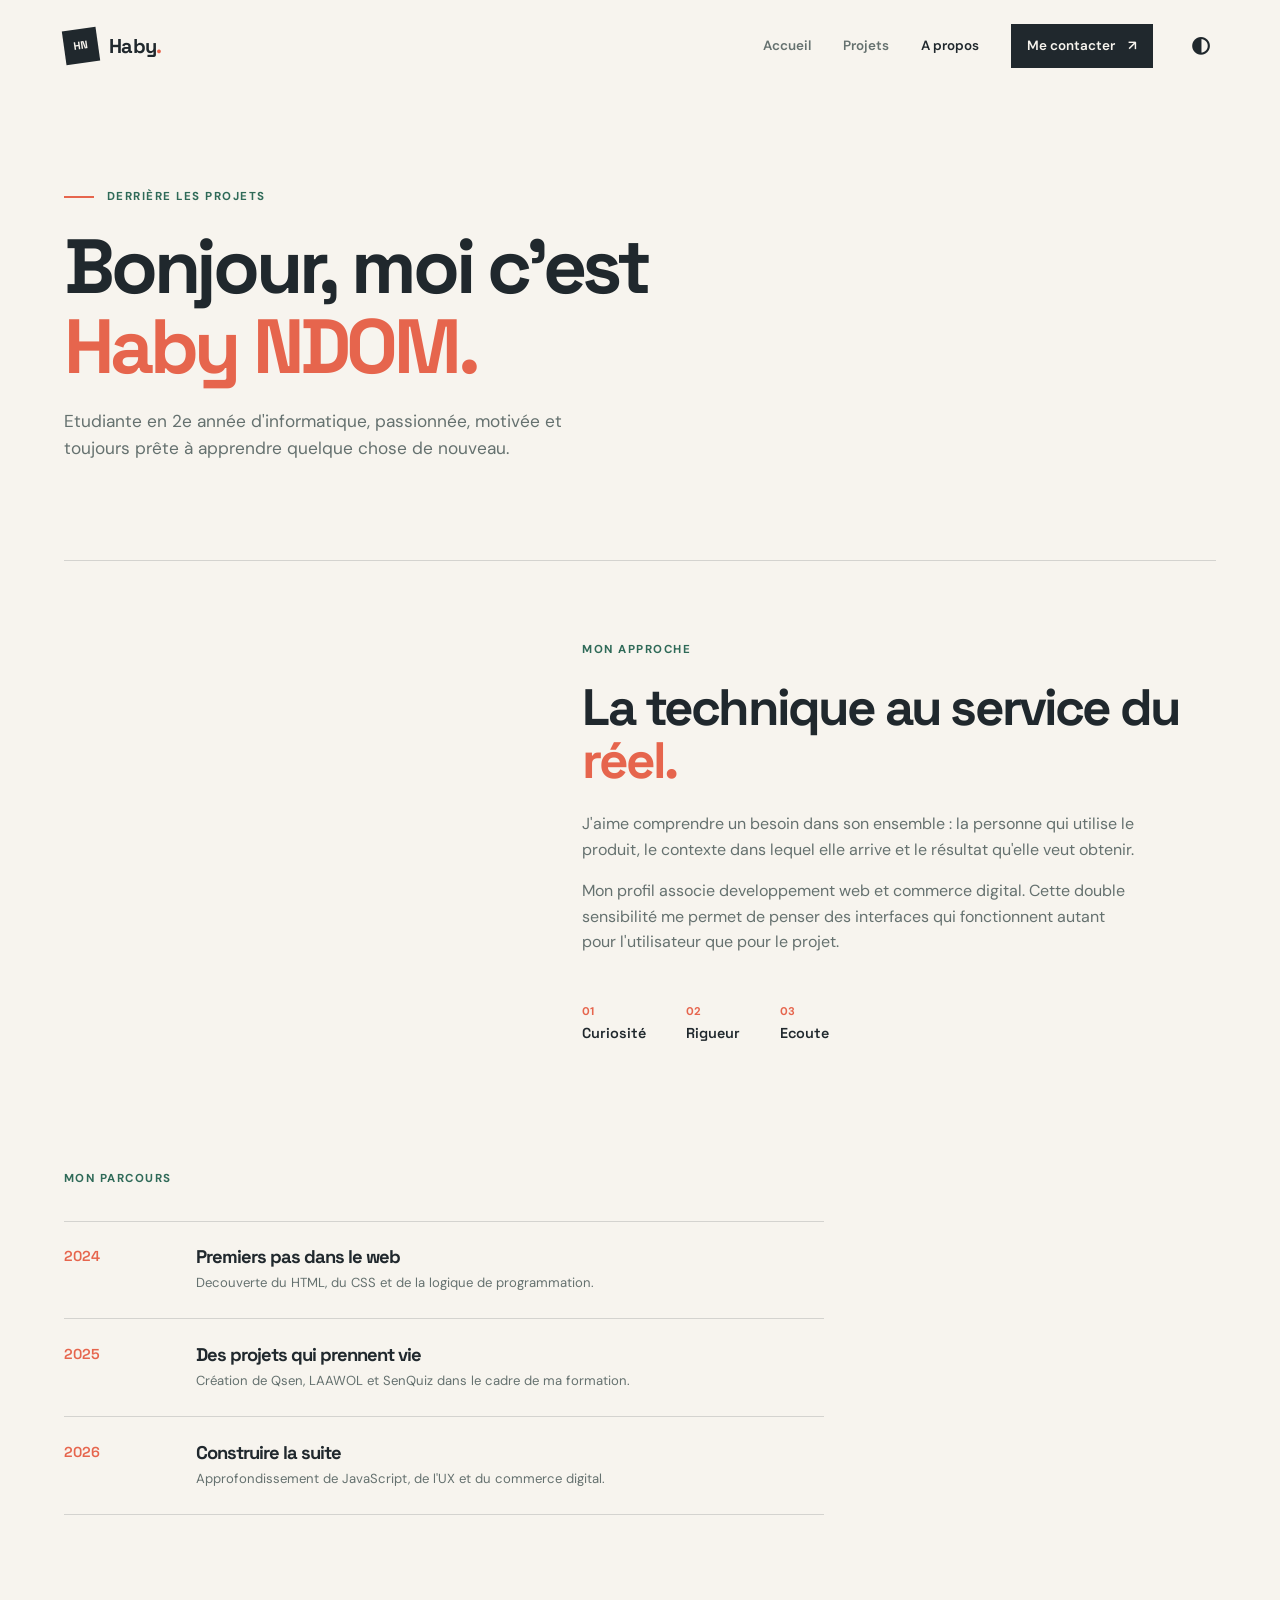
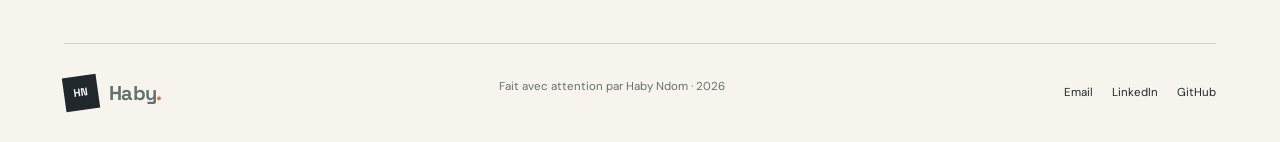
==== pages/apropos.html @ 0aa5f9dd "Premier commit du portfolio" ====
<!DOCTYPE html>
<html lang="fr"><head><meta charset="UTF-8"><meta name="viewport" content="width=device-width, initial-scale=1.0"><meta name="description" content="Le parcours et les competences de Haby Ndom."><title>A propos | Haby Ndom</title><link rel="preconnect" href="https://fonts.googleapis.com"><link rel="preconnect" href="https://fonts.gstatic.com" crossorigin><link href="https://fonts.googleapis.com/css2?family=DM+Sans:wght@400;500;600;700&family=Space+Grotesk:wght@500;600;700&display=swap" rel="stylesheet"><link rel="stylesheet" href="../css/style.css"><script src="../js/main.js" defer></script></head><body><div class="site-shell"><header class="site-header"><a class="brand" href="../index.html"><span class="brand-mark">HN</span><span>Haby<span class="brand-dot">.</span></span></a><button class="menu-toggle" type="button" aria-expanded="false" aria-controls="main-nav"><span></span><span></span><span></span><span class="sr-only">Ouvrir le menu</span></button><nav class="main-nav" id="main-nav" aria-label="Navigation principale"><a href="../index.html">Accueil</a><a href="projets.html">Projets</a><a class="active" href="apropos.html">A propos</a><a href="contact.html" class="nav-cta">Me contacter <span>↗</span></a><button class="theme-toggle" type="button" aria-label="Activer le mode sombre" title="Mode sombre">◐</button></nav></header><main><section class="page-hero section-wrap"><p class="eyebrow"><span class="eyebrow-line"></span> Derrière les projets</p><h1>Bonjour, moi c'est<br><em>Haby NDOM.</em></h1><p class="page-intro">Etudiante en 2e année d'informatique, passionnée, motivée et toujours prête à apprendre quelque chose de nouveau.</p></section><section class="about-detail section-wrap"><div class="about-photo"><img src="images/WhatsApp Image 2025-07-23 à 22.23.43_2b279ea2.jpg" alt=""></div><div class="about-copy"><div class="section-kicker">Mon approche</div><h2>La technique au service du <em>réel.</em></h2><p>J'aime comprendre un besoin dans son ensemble : la personne qui utilise le produit, le contexte dans lequel elle arrive et le résultat qu'elle veut obtenir.</p><p>Mon profil associe developpement web et commerce digital. Cette double sensibilité me permet de penser des interfaces qui fonctionnent autant pour l'utilisateur que pour le projet.</p><div class="values"><div><strong>01</strong><span>Curiosité</span></div><div><strong>02</strong><span>Rigueur</span></div><div><strong>03</strong><span>Ecoute</span></div></div></div></section><section class="timeline-section section-wrap"><div class="section-kicker">Mon parcours</div><div class="timeline"><div class="timeline-item"><span>2024</span><div><h3>Premiers pas dans le web</h3><p>Decouverte du HTML, du CSS et de la logique de programmation.</p></div></div><div class="timeline-item"><span>2025</span><div><h3>Des projets qui prennent vie</h3><p>Création de Qsen, LAAWOL et SenQuiz dans le cadre de ma formation.</p></div></div><div class="timeline-item"><span>2026</span><div><h3>Construire la suite</h3><p>Approfondissement de JavaScript, de l'UX et du commerce digital.</p></div></div></div></section></main><footer class="site-footer section-wrap"><a class="brand" href="../index.html"><span class="brand-mark">HN</span><span>Haby<span class="brand-dot">.</span></span></a><p>Fait avec attention par Haby Ndom · 2026</p><div class="footer-links"><a href="contact.html">Email</a><a href="https://fr.linkedin.com/">LinkedIn</a><a href="https://github.com/">GitHub</a></div></footer></div></body></html>
---- css/style.css ----
:root {
  --ink: #20282d;
  --muted: #65716f;
  --paper: #f7f4ee;
  --paper-deep: #ece8df;
  --green: #d9e8df;
  --green-dark: #2f6a58;
  --coral: #e6654d;
  --yellow: #e6b84b;
  --line: rgba(32, 40, 45, .16);
  --shadow: 0 20px 55px rgba(32, 40, 45, .12);
  --heading: 'Space Grotesk', sans-serif;
  --body: 'DM Sans', sans-serif;
}
* { box-sizing: border-box; }
html { scroll-behavior: smooth; }
body { margin: 0; color: var(--ink); background: var(--paper); font-family: var(--body); line-height: 1.6; transition: background .3s ease, color .3s ease; }
a { color: inherit; text-decoration: none; }
button, input, textarea, select { font: inherit; }
button { cursor: pointer; }
.site-shell { overflow: hidden; }
.section-wrap { width: min(1160px, calc(100% - 8rem)); margin-inline: auto; }
.site-header { width: min(1160px, calc(100% - 8rem)); margin: 0 auto; min-height: 92px; display: flex; align-items: center; justify-content: space-between; position: relative; z-index: 10; }
.brand { display: inline-flex; align-items: center; gap: .7rem; font-family: var(--heading); font-weight: 700; font-size: 1.25rem; letter-spacing: -.04em; }
.brand-mark { display: grid; place-items: center; width: 34px; height: 34px; color: var(--paper); background: var(--ink); font-size: .68rem; letter-spacing: 0; transform: rotate(-8deg); }
.brand-dot, em { color: var(--coral); font-style: normal; }
.main-nav { display: flex; align-items: center; gap: 2rem; font-size: .84rem; font-weight: 600; }
.main-nav a { color: var(--muted); transition: color .2s ease; }
.main-nav a:hover, .main-nav a.active { color: var(--ink); }
.nav-cta { padding: .72rem 1rem; color: var(--paper) !important; background: var(--ink); }
.nav-cta span, .button span { margin-left: .6rem; }
.theme-toggle { border: 0; background: transparent; color: var(--ink); font-size: 1.35rem; line-height: 1; }
.menu-toggle { display: none; border: 0; background: none; padding: .4rem; }
.menu-toggle span:not(.sr-only) { display: block; width: 24px; height: 2px; margin: 5px 0; background: var(--ink); }
.sr-only { position: absolute; width: 1px; height: 1px; overflow: hidden; clip: rect(0,0,0,0); }
.hero { min-height: 650px; display: grid; grid-template-columns: 1.05fr .95fr; align-items: center; gap: 3rem; padding-block: 3rem 6rem; }
.eyebrow, .section-kicker { color: var(--green-dark); font-size: .72rem; font-weight: 700; letter-spacing: .13em; text-transform: uppercase; }
.eyebrow { display: flex; align-items: center; gap: .8rem; }
.eyebrow-line { display: inline-block; width: 30px; height: 2px; background: var(--coral); }
h1, h2, h3, p { margin-top: 0; }
h1, h2, h3 { font-family: var(--heading); line-height: 1.04; letter-spacing: -.055em; }
h1 { max-width: 700px; margin-bottom: 1.6rem; font-size: clamp(3.3rem, 6vw, 5.8rem); }
h2 { font-size: clamp(2.45rem, 4vw, 4rem); }
.hero-intro, .page-intro { max-width: 500px; color: var(--muted); font-size: 1.08rem; }
.hero-actions { display: flex; align-items: center; gap: 1.7rem; margin-top: 2.2rem; }
.button { display: inline-flex; align-items: center; border: 0; padding: .95rem 1.25rem; font-weight: 700; font-size: .84rem; transition: transform .2s ease, background .2s ease; }
.button:hover { transform: translateY(-3px); }
.button-primary { color: var(--paper); background: var(--coral); }
.button-dark { color: var(--paper); background: var(--ink); }
.text-link { display: inline-flex; align-items: center; gap: .65rem; font-size: .84rem; font-weight: 700; border-bottom: 1px solid var(--ink); padding-bottom: .2rem; }
.hero-meta { display: flex; gap: 1.2rem; align-items: center; margin-top: 5rem; color: var(--muted); font-size: .74rem; }
.hero-meta strong { color: var(--ink); font-family: var(--heading); font-size: 1.1rem; margin-right: .3rem; }
.meta-divider { width: 1px; height: 20px; background: var(--line); }
.hero-visual { position: relative; min-height: 510px; }
.portrait-frame { position: absolute; inset: 45px 70px 35px 75px; overflow: hidden; background: var(--green); box-shadow: var(--shadow); transform: rotate(3deg); }
.portrait-frame img { width: 100%; height: 100%; object-fit: cover; }
.visual-orbit { position: absolute; border: 1px solid var(--coral); border-radius: 50%; transform: rotate(-25deg); }
.orbit-one { inset: 10px 22px 10px 28px; height: 430px; }
.orbit-two { inset: 60px 8px 0 55px; height: 390px; border-color: var(--yellow); transform: rotate(30deg); }
.floating-note { position: absolute; z-index: 2; display: flex; align-items: center; gap: .65rem; padding: .7rem .85rem; background: var(--paper); box-shadow: 0 10px 30px rgba(32,40,45,.12); font-size: .68rem; line-height: 1.25; }
.note-top { top: 40px; right: 20px; transform: rotate(6deg); }.note-bottom { bottom: 45px; left: 5px; transform: rotate(-5deg); }
.note-icon { color: var(--coral); font-size: 1.5rem; }.status-dot { width: 9px; height: 9px; border-radius: 50%; background: #68ab77; }.visual-stamp { position: absolute; right: 0; bottom: 100px; color: var(--green-dark); font: 700 .65rem/1.1 var(--heading); letter-spacing: .12em; text-align: center; transform: rotate(12deg); }.visual-stamp b { display: block; color: var(--coral); font-size: 1.4rem; margin-top: .25rem; }
.marquee-band { overflow: hidden; color: var(--paper); background: var(--coral); transform: rotate(-1deg) scale(1.02); padding: .7rem 0; }.marquee-track { display: flex; justify-content: space-around; min-width: 900px; font: 700 .72rem var(--heading); letter-spacing: .14em; }.marquee-track i { color: var(--yellow); font-style: normal; }
.intro-section { padding-block: 9rem 8rem; }.section-kicker { display: flex; align-items: center; gap: .8rem; }.section-kicker span { display: block; width: 55px; height: 1px; background: var(--line); }.intro-grid { display: grid; grid-template-columns: 1fr 1fr; gap: 5rem; margin-top: 2rem; }.intro-grid h2 { margin: 0; }.intro-text { max-width: 470px; color: var(--muted); }.intro-text p { margin-bottom: 1.1rem; }.intro-text .text-link { color: var(--ink); margin-top: 1rem; }
.projects-section { padding-bottom: 8rem; }.section-heading { display: flex; justify-content: space-between; align-items: end; margin-bottom: 2.5rem; }.section-heading h2 { margin: 1.3rem 0 0; }.project-grid, .full-project-grid { display: grid; grid-template-columns: 1.15fr 1fr 1fr; gap: 1.2rem; }.project-card { display: block; min-width: 0; }.project-image { height: 270px; position: relative; overflow: hidden; transition: transform .3s ease; }.project-card:hover .project-image { transform: translateY(-7px); }.project-qsen { background: var(--green); }.project-fouta { background: var(--yellow); }.project-quiz { background: #c7d6e3; }.project-number { position: absolute; top: 18px; left: 18px; font: 600 .7rem var(--heading); }.project-label { position: absolute; right: 18px; top: 18px; font: 700 .65rem var(--heading); letter-spacing: .08em; }.shape-box { position: absolute; width: 150px; height: 190px; left: 50%; top: 50%; background: var(--coral); transform: translate(-50%, -40%) rotate(12deg); box-shadow: 20px 20px 0 rgba(32,40,45,.9); }.shape-box::after { content: ''; position: absolute; width: 70px; height: 12px; top: 35px; left: 35px; background: var(--paper); box-shadow: 0 32px 0 var(--paper), 0 64px 0 var(--paper); }.road { position: absolute; height: 100%; width: 38%; left: 30%; background: var(--paper); transform: rotate(28deg); }.road-two { width: 12%; left: 61%; background: var(--coral); }.quiz-mark { position: absolute; inset: 35px 0 0; display: grid; place-items: center; color: var(--ink); font: 700 14rem/1 var(--heading); transform: rotate(-10deg); }.project-info { display: flex; justify-content: space-between; gap: 1rem; padding: 1.1rem 0; border-bottom: 1px solid var(--line); }.project-info h3 { margin: 0 0 .25rem; font-size: 1.2rem; letter-spacing: -.04em; }.project-info p { margin: 0; color: var(--muted); font-size: .78rem; }.arrow-circle { flex: 0 0 auto; display: grid; place-items: center; width: 32px; height: 32px; border: 1px solid var(--line); border-radius: 50%; }.skills-section { padding-bottom: 8rem; }.skills-layout { display: grid; grid-template-columns: 1fr 1fr; gap: 5rem; margin-top: 2rem; }.skills-layout h2 { margin: 0; }.skill-item { display: grid; grid-template-columns: 35px 1fr; padding: 1.1rem 0; border-bottom: 1px solid var(--line); }.skill-item span { color: var(--coral); font-size: .72rem; }.skill-item strong { font: 600 1rem var(--heading); }.skill-item small { grid-column: 2; color: var(--muted); font-size: .75rem; }.contact-strip { display: flex; align-items: end; justify-content: space-between; padding: 4rem 0; border-top: 1px solid var(--line); }.contact-strip h2 { margin: 1rem 0 0; font-size: clamp(2rem, 4vw, 3.5rem); }.site-footer { display: flex; align-items: center; justify-content: space-between; padding-block: 2rem; border-top: 1px solid var(--line); color: var(--muted); font-size: .72rem; }.footer-links { display: flex; gap: 1.2rem; color: var(--ink); }.footer-links a:hover { color: var(--coral); }
.page-hero { padding-block: 6rem 5rem; border-bottom: 1px solid var(--line); }.page-hero h1 { margin: 1.3rem 0; }.project-list-section { padding-block: 4rem 8rem; }.search-projects { display: flex; align-items: end; justify-content: space-between; gap: 2rem; margin-bottom: 2rem; }.search-projects label { font: 600 1.05rem var(--heading); }.search-input { display: flex; align-items: center; width: min(390px, 100%); border-bottom: 1px solid var(--ink); }.search-input span { font-size: 1.5rem; }.search-input input { width: 100%; border: 0; outline: 0; padding: .7rem; background: transparent; }.filter-row { display: flex; gap: .5rem; margin-bottom: 2.4rem; }.filter-button { border: 1px solid var(--line); padding: .5rem .85rem; color: var(--muted); background: transparent; font-size: .75rem; }.filter-button.active, .filter-button:hover { color: var(--paper); border-color: var(--ink); background: var(--ink); }.full-project-grid { grid-template-columns: repeat(2, 1fr); }.project-card-large:first-child { grid-column: span 2; }.project-card-large:first-child .project-image { height: 390px; }.project-card-large .project-info { padding-block: 1.25rem 2rem; }.project-card-large .project-info p { max-width: 540px; font-size: .85rem; }.tech-tags { display: block; margin-top: .65rem; color: var(--green-dark); font-size: .68rem; font-weight: 700; }.empty-state { color: var(--muted); text-align: center; padding: 4rem; }.project-card[hidden] { display: none; }
.about-detail { display: grid; grid-template-columns: .8fr 1.2fr; gap: 6rem; padding-block: 5rem 8rem; }.about-photo { position: relative; }.about-photo img { width: 100%; max-height: 560px; object-fit: cover; box-shadow: var(--shadow); }.about-photo span { position: absolute; bottom: 20px; left: -15px; padding: .5rem .75rem; color: var(--paper); background: var(--coral); font-size: .7rem; transform: rotate(-4deg); }.about-copy h2 { margin: 1.3rem 0 1.5rem; }.about-copy p { max-width: 560px; color: var(--muted); }.values { display: flex; gap: 2.5rem; margin-top: 3rem; }.values div { display: grid; gap: .2rem; }.values strong { color: var(--coral); font-size: .7rem; }.values span { font: 600 .9rem var(--heading); }.timeline-section { padding-bottom: 8rem; }.timeline { max-width: 760px; margin-top: 2rem; border-top: 1px solid var(--line); }.timeline-item { display: grid; grid-template-columns: 100px 1fr; gap: 2rem; padding: 1.6rem 0; border-bottom: 1px solid var(--line); }.timeline-item > span { color: var(--coral); font: 600 .9rem var(--heading); }.timeline-item h3 { margin: 0 0 .35rem; font-size: 1.15rem; }.timeline-item p { margin: 0; color: var(--muted); font-size: .82rem; }
.contact-layout { display: grid; grid-template-columns: .75fr 1.25fr; gap: 6rem; padding-block: 5rem 8rem; }.contact-aside h2 { margin: 1.3rem 0; font-size: 2.4rem; }.contact-aside p { color: var(--muted); }.contact-email { display: inline-block; margin: 1.8rem 0 3rem; color: var(--coral); font-weight: 700; border-bottom: 1px solid var(--coral); padding-bottom: .25rem; }.social-list { display: grid; gap: .8rem; max-width: 190px; }.social-list a { display: flex; justify-content: space-between; padding-bottom: .5rem; border-bottom: 1px solid var(--line); font-size: .8rem; font-weight: 600; }.forms-stack { display: grid; gap: 1rem; }.contact-form { padding: 2rem; background: var(--green); }.project-request { background: var(--paper-deep); }.form-heading { display: flex; align-items: baseline; gap: 1rem; margin-bottom: 1.7rem; }.form-heading span { color: var(--coral); font: 600 .75rem var(--heading); }.form-heading h2 { margin: 0; font-size: 1.5rem; }.contact-form label { display: block; margin: 1rem 0 .35rem; font-size: .75rem; font-weight: 700; }.contact-form label span { color: var(--coral); }.contact-form input, .contact-form textarea, .contact-form select { display: block; width: 100%; border: 1px solid var(--line); border-radius: 0; outline-color: var(--coral); padding: .75rem; color: var(--ink); background: rgba(247,244,238,.6); }.contact-form textarea { resize: vertical; }.contact-form .button { margin-top: 1.3rem; }.form-status { display: none; margin: .8rem 0 0; color: var(--green-dark); font-size: .75rem; font-weight: 700; }.form-status.show { display: block; }
.reveal { opacity: 0; transform: translateY(24px); transition: opacity .7s ease, transform .7s ease; }.reveal.is-visible { opacity: 1; transform: none; }.reveal-delay { transition-delay: .15s; }
.dark-theme { --ink: #f7f4ee; --muted: #abb9b4; --paper: #20282d; --paper-deep: #2a3537; --green: #29463e; --green-dark: #94cdb5; --line: rgba(247,244,238,.18); --shadow: 0 20px 55px rgba(0,0,0,.25); }.dark-theme .brand-mark { background: var(--coral); color: var(--ink); }.dark-theme .nav-cta, .dark-theme .button-dark { background: var(--coral); color: var(--ink) !important; }.dark-theme .contact-form input, .dark-theme .contact-form textarea, .dark-theme .contact-form select { color: var(--ink); background: rgba(32,40,45,.35); }
@media (max-width: 800px) { .section-wrap, .site-header { width: min(100% - 2.5rem, 600px); }.site-header { min-height: 75px; }.menu-toggle { display: block; z-index: 3; }.main-nav { display: none; position: absolute; top: 65px; right: 0; left: 0; flex-direction: column; align-items: stretch; gap: 0; padding: .7rem; background: var(--paper); box-shadow: var(--shadow); }.main-nav.is-open { display: flex; }.main-nav a { padding: .8rem; }.nav-cta { text-align: center; }.theme-toggle { position: absolute; top: .8rem; right: .8rem; }.hero { display: block; padding-block: 3.5rem 5rem; }.hero h1 { font-size: clamp(3rem, 14vw, 4.5rem); }.hero-visual { min-height: 430px; margin-top: 3rem; }.portrait-frame { inset: 35px 45px 30px 45px; }.orbit-one { height: 350px; inset: 18px 12px 8px; }.orbit-two { height: 320px; inset: 45px 5px 0 20px; }.note-top { right: 0; }.note-bottom { left: 0; bottom: 20px; }.visual-stamp { right: -5px; bottom: 70px; }.hero-meta { margin-top: 3rem; flex-wrap: wrap; }.intro-section { padding-block: 6rem; }.intro-grid, .skills-layout, .about-detail, .contact-layout { grid-template-columns: 1fr; gap: 2rem; }.projects-section, .skills-section { padding-bottom: 6rem; }.project-grid, .full-project-grid { grid-template-columns: 1fr; }.project-card-large:first-child { grid-column: auto; }.project-card-large:first-child .project-image { height: 270px; }.section-heading { align-items: start; gap: 1.2rem; }.desktop-link { display: none; }.contact-strip { display: block; padding: 3rem 0; }.contact-strip .button { margin-top: 1.5rem; }.site-footer { align-items: start; flex-direction: column; gap: 1rem; }.page-hero { padding-block: 4rem 3.5rem; }.page-hero h1 { font-size: clamp(3rem, 13vw, 4.5rem); }.search-projects { display: block; }.search-input { margin-top: 1rem; width: 100%; }.filter-row { flex-wrap: wrap; }.about-detail { padding-block: 4rem 6rem; }.about-copy h2, .contact-aside h2 { font-size: 2.5rem; }.contact-layout { padding-block: 4rem 6rem; }.contact-aside { margin-bottom: 1rem; }.timeline-item { grid-template-columns: 65px 1fr; gap: 1rem; } }
@media (prefers-reduced-motion: reduce) { *, *::before, *::after { scroll-behavior: auto !important; transition-duration: .01ms !important; animation-duration: .01ms !important; } }
.project-logo { position: absolute; z-index: 2; top: 50%; left: 50%; width: min(72%, 320px); height: auto; box-shadow: 0 14px 28px rgba(32, 40, 45, .18); transform: translate(-50%, -50%) rotate(-2deg); transition: transform .3s ease; }
.project-card:hover .project-logo { transform: translate(-50%, -50%) rotate(0deg) scale(1.03); }
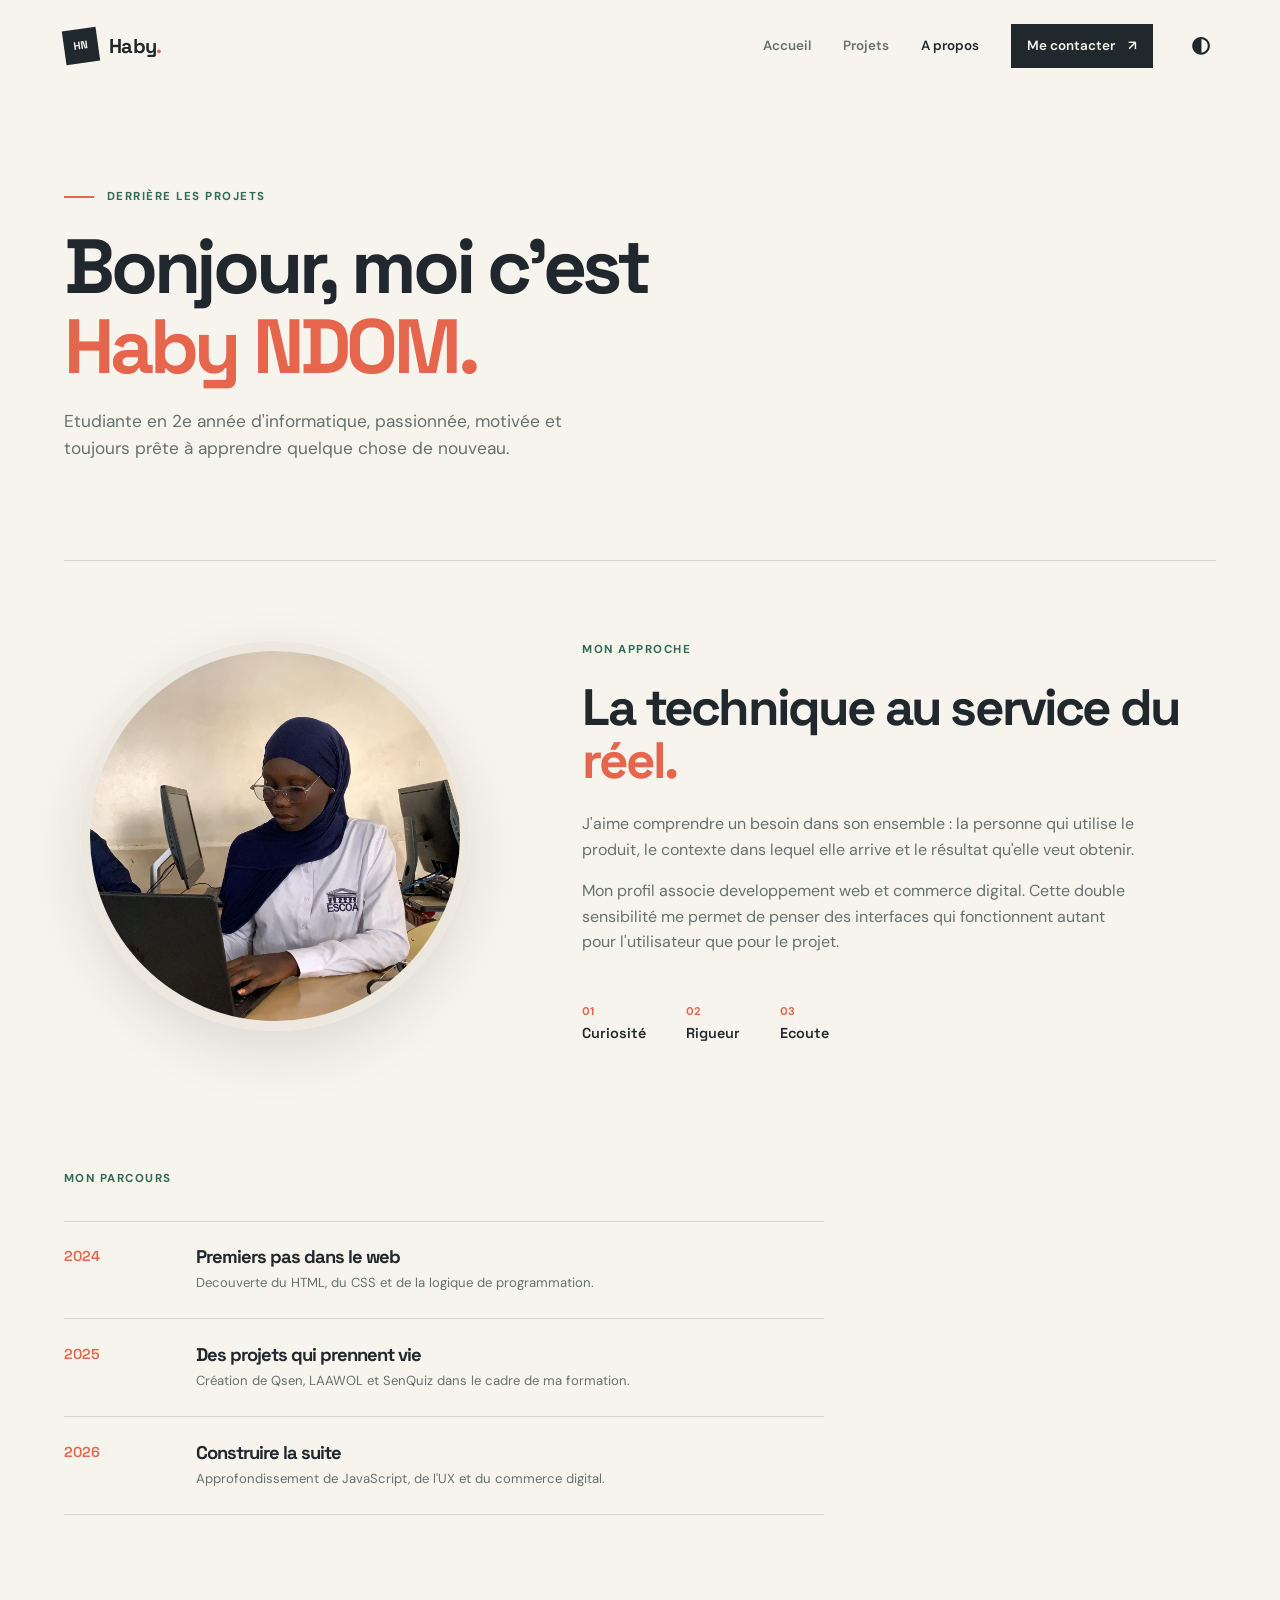
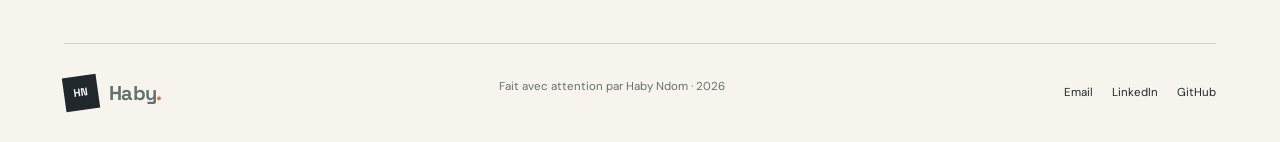
==== commit 292ee712: "Renommage des images" ====
--- a/pages/apropos.html
+++ b/pages/apropos.html
@@ -1,2 +1,2 @@
 <!DOCTYPE html>
-<html lang="fr"><head><meta charset="UTF-8"><meta name="viewport" content="width=device-width, initial-scale=1.0"><meta name="description" content="Le parcours et les competences de Haby Ndom."><title>A propos | Haby Ndom</title><link rel="preconnect" href="https://fonts.googleapis.com"><link rel="preconnect" href="https://fonts.gstatic.com" crossorigin><link href="https://fonts.googleapis.com/css2?family=DM+Sans:wght@400;500;600;700&family=Space+Grotesk:wght@500;600;700&display=swap" rel="stylesheet"><link rel="stylesheet" href="../css/style.css"><script src="../js/main.js" defer></script></head><body><div class="site-shell"><header class="site-header"><a class="brand" href="../index.html"><span class="brand-mark">HN</span><span>Haby<span class="brand-dot">.</span></span></a><button class="menu-toggle" type="button" aria-expanded="false" aria-controls="main-nav"><span></span><span></span><span></span><span class="sr-only">Ouvrir le menu</span></button><nav class="main-nav" id="main-nav" aria-label="Navigation principale"><a href="../index.html">Accueil</a><a href="projets.html">Projets</a><a class="active" href="apropos.html">A propos</a><a href="contact.html" class="nav-cta">Me contacter <span>↗</span></a><button class="theme-toggle" type="button" aria-label="Activer le mode sombre" title="Mode sombre">◐</button></nav></header><main><section class="page-hero section-wrap"><p class="eyebrow"><span class="eyebrow-line"></span> Derrière les projets</p><h1>Bonjour, moi c'est<br><em>Haby NDOM.</em></h1><p class="page-intro">Etudiante en 2e année d'informatique, passionnée, motivée et toujours prête à apprendre quelque chose de nouveau.</p></section><section class="about-detail section-wrap"><div class="about-photo"><img src="images/WhatsApp Image 2025-07-23 à 22.23.43_2b279ea2.jpg" alt=""></div><div class="about-copy"><div class="section-kicker">Mon approche</div><h2>La technique au service du <em>réel.</em></h2><p>J'aime comprendre un besoin dans son ensemble : la personne qui utilise le produit, le contexte dans lequel elle arrive et le résultat qu'elle veut obtenir.</p><p>Mon profil associe developpement web et commerce digital. Cette double sensibilité me permet de penser des interfaces qui fonctionnent autant pour l'utilisateur que pour le projet.</p><div class="values"><div><strong>01</strong><span>Curiosité</span></div><div><strong>02</strong><span>Rigueur</span></div><div><strong>03</strong><span>Ecoute</span></div></div></div></section><section class="timeline-section section-wrap"><div class="section-kicker">Mon parcours</div><div class="timeline"><div class="timeline-item"><span>2024</span><div><h3>Premiers pas dans le web</h3><p>Decouverte du HTML, du CSS et de la logique de programmation.</p></div></div><div class="timeline-item"><span>2025</span><div><h3>Des projets qui prennent vie</h3><p>Création de Qsen, LAAWOL et SenQuiz dans le cadre de ma formation.</p></div></div><div class="timeline-item"><span>2026</span><div><h3>Construire la suite</h3><p>Approfondissement de JavaScript, de l'UX et du commerce digital.</p></div></div></div></section></main><footer class="site-footer section-wrap"><a class="brand" href="../index.html"><span class="brand-mark">HN</span><span>Haby<span class="brand-dot">.</span></span></a><p>Fait avec attention par Haby Ndom · 2026</p><div class="footer-links"><a href="contact.html">Email</a><a href="https://fr.linkedin.com/">LinkedIn</a><a href="https://github.com/">GitHub</a></div></footer></div></body></html>+<html lang="fr"><head><meta charset="UTF-8"><meta name="viewport" content="width=device-width, initial-scale=1.0"><meta name="description" content="Le parcours et les competences de Haby Ndom."><title>A propos | Haby Ndom</title><link rel="preconnect" href="https://fonts.googleapis.com"><link rel="preconnect" href="https://fonts.gstatic.com" crossorigin><link href="https://fonts.googleapis.com/css2?family=DM+Sans:wght@400;500;600;700&family=Space+Grotesk:wght@500;600;700&display=swap" rel="stylesheet"><link rel="stylesheet" href="../css/style.css"><script src="../js/main.js" defer></script></head><body><div class="site-shell"><header class="site-header"><a class="brand" href="../index.html"><span class="brand-mark">HN</span><span>Haby<span class="brand-dot">.</span></span></a><button class="menu-toggle" type="button" aria-expanded="false" aria-controls="main-nav"><span></span><span></span><span></span><span class="sr-only">Ouvrir le menu</span></button><nav class="main-nav" id="main-nav" aria-label="Navigation principale"><a href="../index.html">Accueil</a><a href="projets.html">Projets</a><a class="active" href="apropos.html">A propos</a><a href="contact.html" class="nav-cta">Me contacter <span>↗</span></a><button class="theme-toggle" type="button" aria-label="Activer le mode sombre" title="Mode sombre">◐</button></nav></header><main><section class="page-hero section-wrap"><p class="eyebrow"><span class="eyebrow-line"></span> Derrière les projets</p><h1>Bonjour, moi c'est<br><em>Haby NDOM.</em></h1><p class="page-intro">Etudiante en 2e année d'informatique, passionnée, motivée et toujours prête à apprendre quelque chose de nouveau.</p></section><section class="about-detail section-wrap"><div class="about-photo"><img src="images/image-apropos.jpg/" alt="mon-portrait2"></div><div class="about-copy"><div class="section-kicker">Mon approche</div><h2>La technique au service du <em>réel.</em></h2><p>J'aime comprendre un besoin dans son ensemble : la personne qui utilise le produit, le contexte dans lequel elle arrive et le résultat qu'elle veut obtenir.</p><p>Mon profil associe developpement web et commerce digital. Cette double sensibilité me permet de penser des interfaces qui fonctionnent autant pour l'utilisateur que pour le projet.</p><div class="values"><div><strong>01</strong><span>Curiosité</span></div><div><strong>02</strong><span>Rigueur</span></div><div><strong>03</strong><span>Ecoute</span></div></div></div></section><section class="timeline-section section-wrap"><div class="section-kicker">Mon parcours</div><div class="timeline"><div class="timeline-item"><span>2024</span><div><h3>Premiers pas dans le web</h3><p>Decouverte du HTML, du CSS et de la logique de programmation.</p></div></div><div class="timeline-item"><span>2025</span><div><h3>Des projets qui prennent vie</h3><p>Création de Qsen, LAAWOL et SenQuiz dans le cadre de ma formation.</p></div></div><div class="timeline-item"><span>2026</span><div><h3>Construire la suite</h3><p>Approfondissement de JavaScript, de l'UX et du commerce digital.</p></div></div></div></section></main><footer class="site-footer section-wrap"><a class="brand" href="../index.html"><span class="brand-mark">HN</span><span>Haby<span class="brand-dot">.</span></span></a><p>Fait avec attention par Haby Ndom · 2026</p><div class="footer-links"><a href="contact.html">Email</a><a href="https://fr.linkedin.com/">LinkedIn</a><a href="https://github.com/">GitHub</a></div></footer></div></body></html>
--- a/css/style.css
+++ b/css/style.css
@@ -53,7 +53,7 @@
 .meta-divider { width: 1px; height: 20px; background: var(--line); }
 .hero-visual { position: relative; min-height: 510px; }
 .portrait-frame { position: absolute; inset: 45px 70px 35px 75px; overflow: hidden; background: var(--green); box-shadow: var(--shadow); transform: rotate(3deg); }
-.portrait-frame img { width: 100%; height: 100%; object-fit: cover; }
+.portrait-frame img { width: 100%; height: 100%; object-fit: contain; }
 .visual-orbit { position: absolute; border: 1px solid var(--coral); border-radius: 50%; transform: rotate(-25deg); }
 .orbit-one { inset: 10px 22px 10px 28px; height: 430px; }
 .orbit-two { inset: 60px 8px 0 55px; height: 390px; border-color: var(--yellow); transform: rotate(30deg); }
@@ -64,7 +64,7 @@
 .intro-section { padding-block: 9rem 8rem; }.section-kicker { display: flex; align-items: center; gap: .8rem; }.section-kicker span { display: block; width: 55px; height: 1px; background: var(--line); }.intro-grid { display: grid; grid-template-columns: 1fr 1fr; gap: 5rem; margin-top: 2rem; }.intro-grid h2 { margin: 0; }.intro-text { max-width: 470px; color: var(--muted); }.intro-text p { margin-bottom: 1.1rem; }.intro-text .text-link { color: var(--ink); margin-top: 1rem; }
 .projects-section { padding-bottom: 8rem; }.section-heading { display: flex; justify-content: space-between; align-items: end; margin-bottom: 2.5rem; }.section-heading h2 { margin: 1.3rem 0 0; }.project-grid, .full-project-grid { display: grid; grid-template-columns: 1.15fr 1fr 1fr; gap: 1.2rem; }.project-card { display: block; min-width: 0; }.project-image { height: 270px; position: relative; overflow: hidden; transition: transform .3s ease; }.project-card:hover .project-image { transform: translateY(-7px); }.project-qsen { background: var(--green); }.project-fouta { background: var(--yellow); }.project-quiz { background: #c7d6e3; }.project-number { position: absolute; top: 18px; left: 18px; font: 600 .7rem var(--heading); }.project-label { position: absolute; right: 18px; top: 18px; font: 700 .65rem var(--heading); letter-spacing: .08em; }.shape-box { position: absolute; width: 150px; height: 190px; left: 50%; top: 50%; background: var(--coral); transform: translate(-50%, -40%) rotate(12deg); box-shadow: 20px 20px 0 rgba(32,40,45,.9); }.shape-box::after { content: ''; position: absolute; width: 70px; height: 12px; top: 35px; left: 35px; background: var(--paper); box-shadow: 0 32px 0 var(--paper), 0 64px 0 var(--paper); }.road { position: absolute; height: 100%; width: 38%; left: 30%; background: var(--paper); transform: rotate(28deg); }.road-two { width: 12%; left: 61%; background: var(--coral); }.quiz-mark { position: absolute; inset: 35px 0 0; display: grid; place-items: center; color: var(--ink); font: 700 14rem/1 var(--heading); transform: rotate(-10deg); }.project-info { display: flex; justify-content: space-between; gap: 1rem; padding: 1.1rem 0; border-bottom: 1px solid var(--line); }.project-info h3 { margin: 0 0 .25rem; font-size: 1.2rem; letter-spacing: -.04em; }.project-info p { margin: 0; color: var(--muted); font-size: .78rem; }.arrow-circle { flex: 0 0 auto; display: grid; place-items: center; width: 32px; height: 32px; border: 1px solid var(--line); border-radius: 50%; }.skills-section { padding-bottom: 8rem; }.skills-layout { display: grid; grid-template-columns: 1fr 1fr; gap: 5rem; margin-top: 2rem; }.skills-layout h2 { margin: 0; }.skill-item { display: grid; grid-template-columns: 35px 1fr; padding: 1.1rem 0; border-bottom: 1px solid var(--line); }.skill-item span { color: var(--coral); font-size: .72rem; }.skill-item strong { font: 600 1rem var(--heading); }.skill-item small { grid-column: 2; color: var(--muted); font-size: .75rem; }.contact-strip { display: flex; align-items: end; justify-content: space-between; padding: 4rem 0; border-top: 1px solid var(--line); }.contact-strip h2 { margin: 1rem 0 0; font-size: clamp(2rem, 4vw, 3.5rem); }.site-footer { display: flex; align-items: center; justify-content: space-between; padding-block: 2rem; border-top: 1px solid var(--line); color: var(--muted); font-size: .72rem; }.footer-links { display: flex; gap: 1.2rem; color: var(--ink); }.footer-links a:hover { color: var(--coral); }
 .page-hero { padding-block: 6rem 5rem; border-bottom: 1px solid var(--line); }.page-hero h1 { margin: 1.3rem 0; }.project-list-section { padding-block: 4rem 8rem; }.search-projects { display: flex; align-items: end; justify-content: space-between; gap: 2rem; margin-bottom: 2rem; }.search-projects label { font: 600 1.05rem var(--heading); }.search-input { display: flex; align-items: center; width: min(390px, 100%); border-bottom: 1px solid var(--ink); }.search-input span { font-size: 1.5rem; }.search-input input { width: 100%; border: 0; outline: 0; padding: .7rem; background: transparent; }.filter-row { display: flex; gap: .5rem; margin-bottom: 2.4rem; }.filter-button { border: 1px solid var(--line); padding: .5rem .85rem; color: var(--muted); background: transparent; font-size: .75rem; }.filter-button.active, .filter-button:hover { color: var(--paper); border-color: var(--ink); background: var(--ink); }.full-project-grid { grid-template-columns: repeat(2, 1fr); }.project-card-large:first-child { grid-column: span 2; }.project-card-large:first-child .project-image { height: 390px; }.project-card-large .project-info { padding-block: 1.25rem 2rem; }.project-card-large .project-info p { max-width: 540px; font-size: .85rem; }.tech-tags { display: block; margin-top: .65rem; color: var(--green-dark); font-size: .68rem; font-weight: 700; }.empty-state { color: var(--muted); text-align: center; padding: 4rem; }.project-card[hidden] { display: none; }
-.about-detail { display: grid; grid-template-columns: .8fr 1.2fr; gap: 6rem; padding-block: 5rem 8rem; }.about-photo { position: relative; }.about-photo img { width: 100%; max-height: 560px; object-fit: cover; box-shadow: var(--shadow); }.about-photo span { position: absolute; bottom: 20px; left: -15px; padding: .5rem .75rem; color: var(--paper); background: var(--coral); font-size: .7rem; transform: rotate(-4deg); }.about-copy h2 { margin: 1.3rem 0 1.5rem; }.about-copy p { max-width: 560px; color: var(--muted); }.values { display: flex; gap: 2.5rem; margin-top: 3rem; }.values div { display: grid; gap: .2rem; }.values strong { color: var(--coral); font-size: .7rem; }.values span { font: 600 .9rem var(--heading); }.timeline-section { padding-bottom: 8rem; }.timeline { max-width: 760px; margin-top: 2rem; border-top: 1px solid var(--line); }.timeline-item { display: grid; grid-template-columns: 100px 1fr; gap: 2rem; padding: 1.6rem 0; border-bottom: 1px solid var(--line); }.timeline-item > span { color: var(--coral); font: 600 .9rem var(--heading); }.timeline-item h3 { margin: 0 0 .35rem; font-size: 1.15rem; }.timeline-item p { margin: 0; color: var(--muted); font-size: .82rem; }
+.about-detail { display: grid; grid-template-columns: .8fr 1.2fr; gap: 6rem; padding-block: 5rem 8rem; }.about-photo { position: relative; }.about-photo img { display: block; width: min(100%, 390px); aspect-ratio: 1; margin-inline: auto; object-fit: cover; border: 10px solid var(--paper-deep); border-radius: 50%; box-shadow: var(--shadow); }.about-photo span { position: absolute; bottom: 20px; left: -15px; padding: .5rem .75rem; color: var(--paper); background: var(--coral); font-size: .7rem; transform: rotate(-4deg); }.about-copy h2 { margin: 1.3rem 0 1.5rem; }.about-copy p { max-width: 560px; color: var(--muted); }.values { display: flex; gap: 2.5rem; margin-top: 3rem; }.values div { display: grid; gap: .2rem; }.values strong { color: var(--coral); font-size: .7rem; }.values span { font: 600 .9rem var(--heading); }.timeline-section { padding-bottom: 8rem; }.timeline { max-width: 760px; margin-top: 2rem; border-top: 1px solid var(--line); }.timeline-item { display: grid; grid-template-columns: 100px 1fr; gap: 2rem; padding: 1.6rem 0; border-bottom: 1px solid var(--line); }.timeline-item > span { color: var(--coral); font: 600 .9rem var(--heading); }.timeline-item h3 { margin: 0 0 .35rem; font-size: 1.15rem; }.timeline-item p { margin: 0; color: var(--muted); font-size: .82rem; }
 .contact-layout { display: grid; grid-template-columns: .75fr 1.25fr; gap: 6rem; padding-block: 5rem 8rem; }.contact-aside h2 { margin: 1.3rem 0; font-size: 2.4rem; }.contact-aside p { color: var(--muted); }.contact-email { display: inline-block; margin: 1.8rem 0 3rem; color: var(--coral); font-weight: 700; border-bottom: 1px solid var(--coral); padding-bottom: .25rem; }.social-list { display: grid; gap: .8rem; max-width: 190px; }.social-list a { display: flex; justify-content: space-between; padding-bottom: .5rem; border-bottom: 1px solid var(--line); font-size: .8rem; font-weight: 600; }.forms-stack { display: grid; gap: 1rem; }.contact-form { padding: 2rem; background: var(--green); }.project-request { background: var(--paper-deep); }.form-heading { display: flex; align-items: baseline; gap: 1rem; margin-bottom: 1.7rem; }.form-heading span { color: var(--coral); font: 600 .75rem var(--heading); }.form-heading h2 { margin: 0; font-size: 1.5rem; }.contact-form label { display: block; margin: 1rem 0 .35rem; font-size: .75rem; font-weight: 700; }.contact-form label span { color: var(--coral); }.contact-form input, .contact-form textarea, .contact-form select { display: block; width: 100%; border: 1px solid var(--line); border-radius: 0; outline-color: var(--coral); padding: .75rem; color: var(--ink); background: rgba(247,244,238,.6); }.contact-form textarea { resize: vertical; }.contact-form .button { margin-top: 1.3rem; }.form-status { display: none; margin: .8rem 0 0; color: var(--green-dark); font-size: .75rem; font-weight: 700; }.form-status.show { display: block; }
 .reveal { opacity: 0; transform: translateY(24px); transition: opacity .7s ease, transform .7s ease; }.reveal.is-visible { opacity: 1; transform: none; }.reveal-delay { transition-delay: .15s; }
 .dark-theme { --ink: #f7f4ee; --muted: #abb9b4; --paper: #20282d; --paper-deep: #2a3537; --green: #29463e; --green-dark: #94cdb5; --line: rgba(247,244,238,.18); --shadow: 0 20px 55px rgba(0,0,0,.25); }.dark-theme .brand-mark { background: var(--coral); color: var(--ink); }.dark-theme .nav-cta, .dark-theme .button-dark { background: var(--coral); color: var(--ink) !important; }.dark-theme .contact-form input, .dark-theme .contact-form textarea, .dark-theme .contact-form select { color: var(--ink); background: rgba(32,40,45,.35); }
@@ -72,3 +72,4 @@
 @media (prefers-reduced-motion: reduce) { *, *::before, *::after { scroll-behavior: auto !important; transition-duration: .01ms !important; animation-duration: .01ms !important; } }
 .project-logo { position: absolute; z-index: 2; top: 50%; left: 50%; width: min(72%, 320px); height: auto; box-shadow: 0 14px 28px rgba(32, 40, 45, .18); transform: translate(-50%, -50%) rotate(-2deg); transition: transform .3s ease; }
 .project-card:hover .project-logo { transform: translate(-50%, -50%) rotate(0deg) scale(1.03); }
+.about-photo img { content: url("../images/image-apropos.jpg"); }
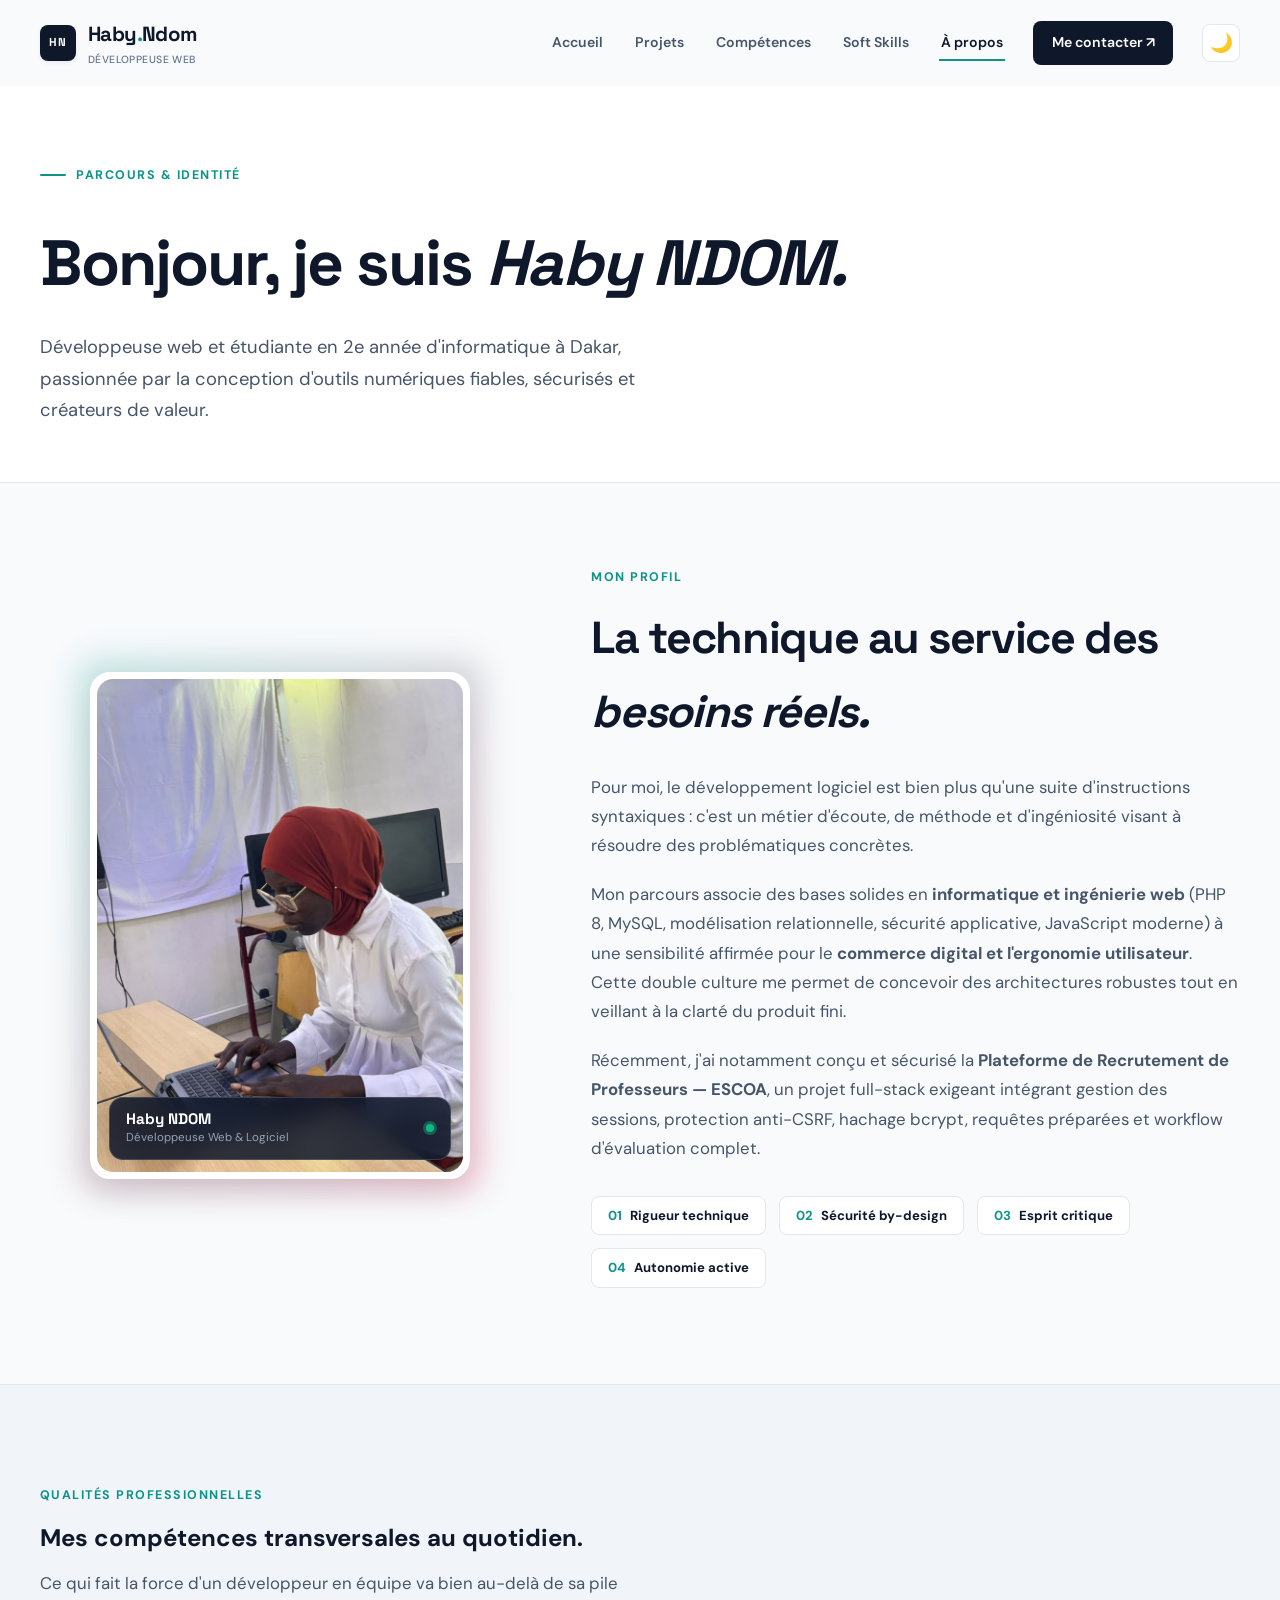
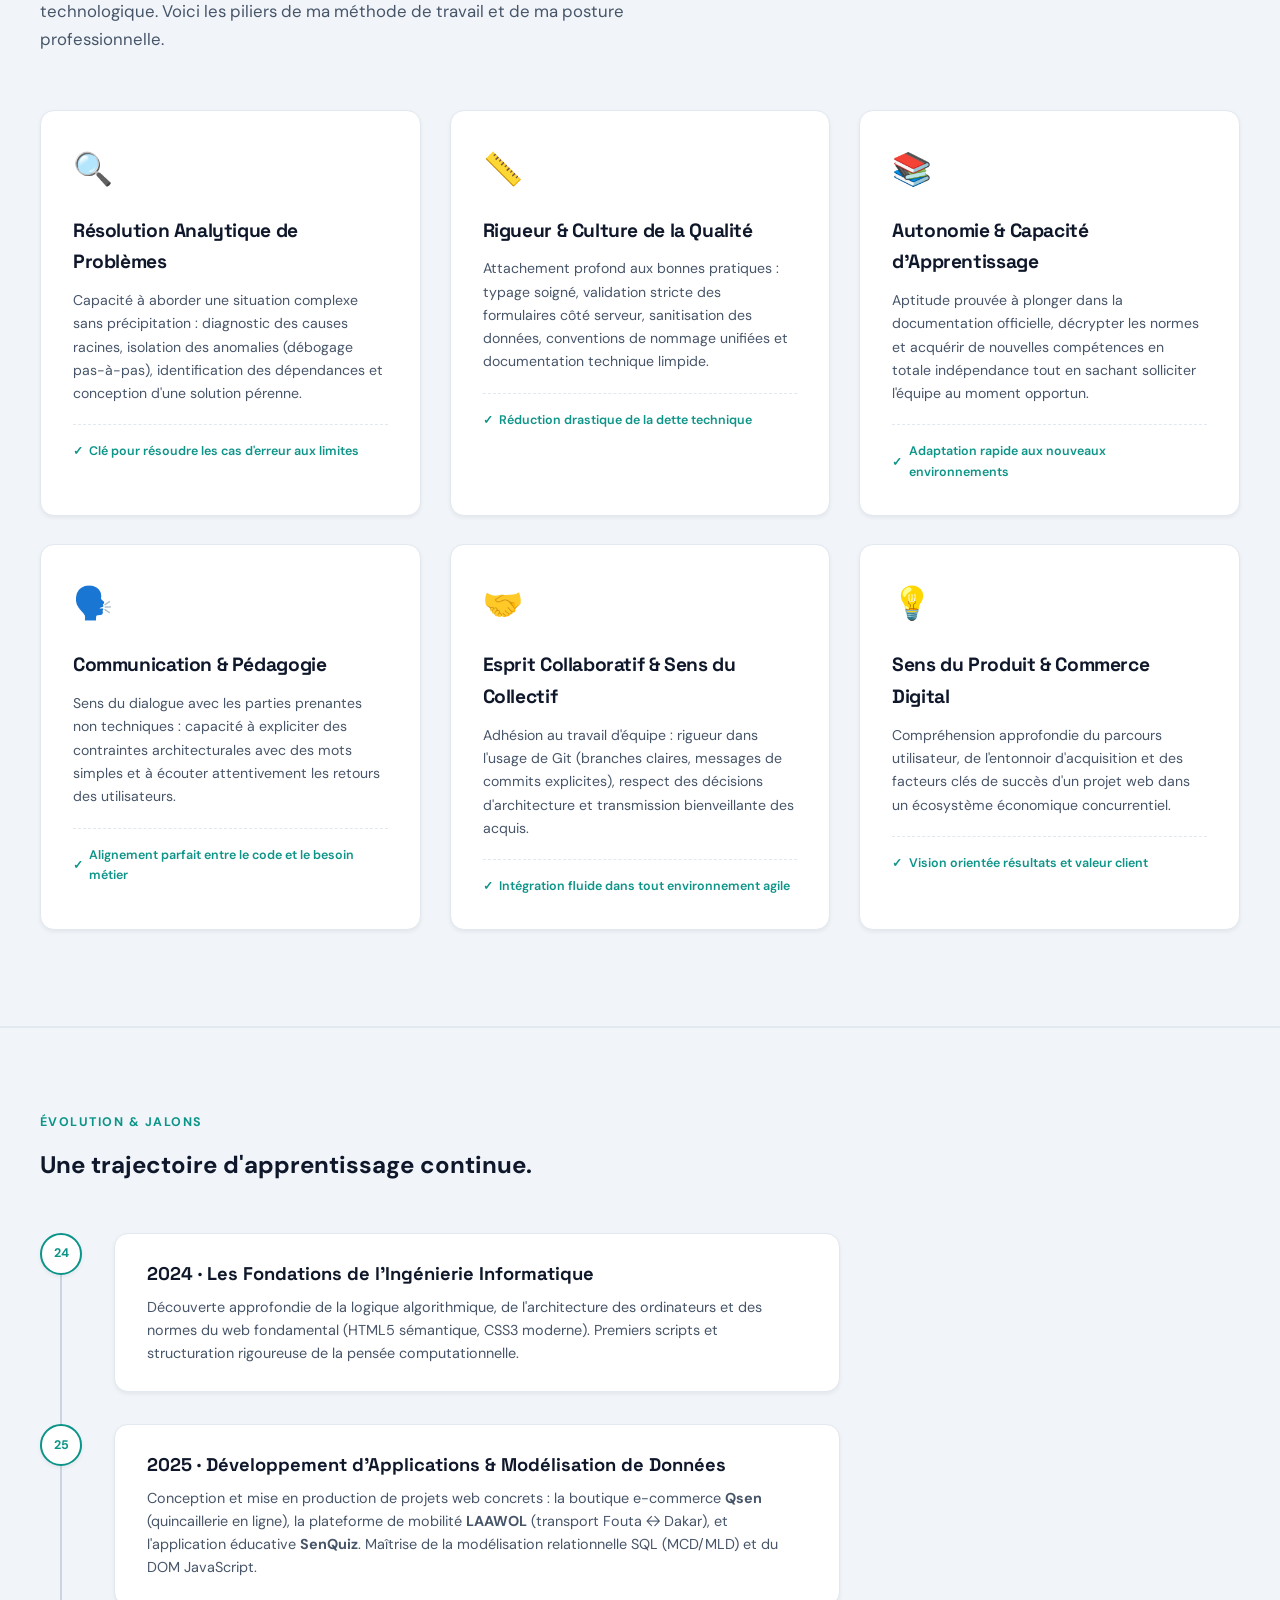
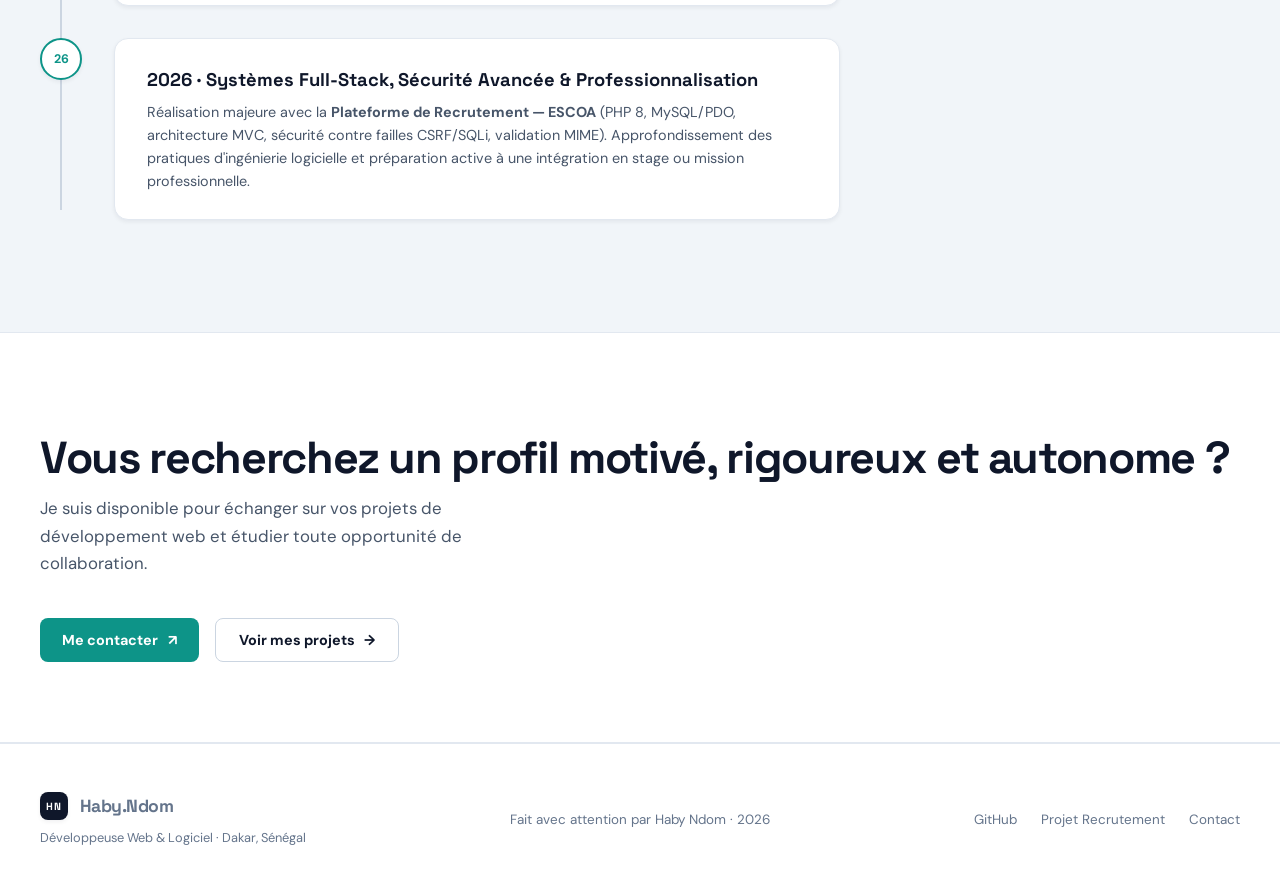
==== commit 2f2e903b: "Refonte complete du portfolio : integration photo, projet recrutement ESCOA, competences techniques " ====
--- a/pages/apropos.html
+++ b/pages/apropos.html
@@ -1,2 +1,274 @@
 <!DOCTYPE html>
-<html lang="fr"><head><meta charset="UTF-8"><meta name="viewport" content="width=device-width, initial-scale=1.0"><meta name="description" content="Le parcours et les competences de Haby Ndom."><title>A propos | Haby Ndom</title><link rel="preconnect" href="https://fonts.googleapis.com"><link rel="preconnect" href="https://fonts.gstatic.com" crossorigin><link href="https://fonts.googleapis.com/css2?family=DM+Sans:wght@400;500;600;700&family=Space+Grotesk:wght@500;600;700&display=swap" rel="stylesheet"><link rel="stylesheet" href="../css/style.css"><script src="../js/main.js" defer></script></head><body><div class="site-shell"><header class="site-header"><a class="brand" href="../index.html"><span class="brand-mark">HN</span><span>Haby<span class="brand-dot">.</span></span></a><button class="menu-toggle" type="button" aria-expanded="false" aria-controls="main-nav"><span></span><span></span><span></span><span class="sr-only">Ouvrir le menu</span></button><nav class="main-nav" id="main-nav" aria-label="Navigation principale"><a href="../index.html">Accueil</a><a href="projets.html">Projets</a><a class="active" href="apropos.html">A propos</a><a href="contact.html" class="nav-cta">Me contacter <span>↗</span></a><button class="theme-toggle" type="button" aria-label="Activer le mode sombre" title="Mode sombre">◐</button></nav></header><main><section class="page-hero section-wrap"><p class="eyebrow"><span class="eyebrow-line"></span> Derrière les projets</p><h1>Bonjour, moi c'est<br><em>Haby NDOM.</em></h1><p class="page-intro">Etudiante en 2e année d'informatique, passionnée, motivée et toujours prête à apprendre quelque chose de nouveau.</p></section><section class="about-detail section-wrap"><div class="about-photo"><img src="images/image-apropos.jpg/" alt="mon-portrait2"></div><div class="about-copy"><div class="section-kicker">Mon approche</div><h2>La technique au service du <em>réel.</em></h2><p>J'aime comprendre un besoin dans son ensemble : la personne qui utilise le produit, le contexte dans lequel elle arrive et le résultat qu'elle veut obtenir.</p><p>Mon profil associe developpement web et commerce digital. Cette double sensibilité me permet de penser des interfaces qui fonctionnent autant pour l'utilisateur que pour le projet.</p><div class="values"><div><strong>01</strong><span>Curiosité</span></div><div><strong>02</strong><span>Rigueur</span></div><div><strong>03</strong><span>Ecoute</span></div></div></div></section><section class="timeline-section section-wrap"><div class="section-kicker">Mon parcours</div><div class="timeline"><div class="timeline-item"><span>2024</span><div><h3>Premiers pas dans le web</h3><p>Decouverte du HTML, du CSS et de la logique de programmation.</p></div></div><div class="timeline-item"><span>2025</span><div><h3>Des projets qui prennent vie</h3><p>Création de Qsen, LAAWOL et SenQuiz dans le cadre de ma formation.</p></div></div><div class="timeline-item"><span>2026</span><div><h3>Construire la suite</h3><p>Approfondissement de JavaScript, de l'UX et du commerce digital.</p></div></div></div></section></main><footer class="site-footer section-wrap"><a class="brand" href="../index.html"><span class="brand-mark">HN</span><span>Haby<span class="brand-dot">.</span></span></a><p>Fait avec attention par Haby Ndom · 2026</p><div class="footer-links"><a href="contact.html">Email</a><a href="https://fr.linkedin.com/">LinkedIn</a><a href="https://github.com/">GitHub</a></div></footer></div></body></html>+<html lang="fr">
+<head>
+  <meta charset="UTF-8">
+  <meta name="viewport" content="width=device-width, initial-scale=1.0">
+  <meta name="description" content="Découvrez le parcours, les valeurs, la philosophie et les compétences transversales de Haby Ndom, Développeuse Web & Logiciel.">
+  <meta name="author" content="Haby Ndom">
+  <title>À propos | Haby Ndom</title>
+  
+  <!-- Polices Google Fonts -->
+  <link rel="preconnect" href="https://fonts.googleapis.com">
+  <link rel="preconnect" href="https://fonts.gstatic.com" crossorigin>
+  <link href="https://fonts.googleapis.com/css2?family=DM+Sans:ital,opsz,wght@0,9..40,400;0,9..40,500;0,9..40,600;0,9..40,700;1,9..40,400&family=Space+Grotesk:wght@500;600;700&display=swap" rel="stylesheet">
+  
+  <link rel="stylesheet" href="../css/style.css">
+  <script src="../js/main.js" defer></script>
+</head>
+<body>
+  <div class="site-shell">
+    <!-- EN-TÊTE DU SITE -->
+    <header class="site-header">
+      <a class="brand" href="../index.html" aria-label="Accueil de Haby Ndom">
+        <span class="brand-mark">HN</span>
+        <div>
+          <span>Haby<span class="brand-dot">.</span>Ndom</span>
+          <span class="brand-role">Développeuse Web</span>
+        </div>
+      </a>
+
+      <button class="menu-toggle" type="button" aria-expanded="false" aria-controls="main-nav" aria-label="Ouvrir le menu">
+        <span></span>
+        <span></span>
+        <span></span>
+      </button>
+
+      <nav class="main-nav" id="main-nav" aria-label="Navigation principale">
+        <a href="../index.html">Accueil</a>
+        <a href="projets.html">Projets</a>
+        <a href="../index.html#competences">Compétences</a>
+        <a href="../index.html#transversales">Soft Skills</a>
+        <a class="active" href="apropos.html">À propos</a>
+        <a href="contact.html" class="nav-cta">Me contacter <span>↗</span></a>
+        <button class="theme-toggle" type="button" aria-label="Basculer le mode sombre" title="Basculer le mode sombre">🌙</button>
+      </nav>
+    </header>
+
+    <main>
+      <!-- HÉRO DE LA PAGE À PROPOS -->
+      <section class="page-hero">
+        <div class="section-wrap">
+          <div class="eyebrow">
+            <span class="eyebrow-line"></span> Parcours &amp; Identité
+          </div>
+          <h1>Bonjour, je suis <em>Haby NDOM.</em></h1>
+          <p class="page-intro">
+            Développeuse web et étudiante en 2e année d'informatique à Dakar, passionnée par la conception d'outils numériques fiables, sécurisés et créateurs de valeur.
+          </p>
+        </div>
+      </section>
+
+      <!-- PRÉSENTATION DÉTAILLÉE AVEC LA PHOTO FOURNIE -->
+      <section class="section-wrap">
+        <div class="about-hero-grid">
+          <!-- Visuel avec la photo de l'utilisatrice en pleine action de code -->
+          <div class="about-photo-wrapper">
+            <div class="photo-card-wrapper">
+              <div class="photo-card">
+                <img src="../images/haby-dev.jpg" alt="Haby Ndom en train de développer sur son ordinateur" width="380" height="475">
+                <div class="photo-badge">
+                  <div>
+                    <div class="photo-badge-name">Haby NDOM</div>
+                    <div class="photo-badge-title">Développeuse Web &amp; Logiciel</div>
+                  </div>
+                  <span class="status-indicator"></span>
+                </div>
+              </div>
+            </div>
+          </div>
+
+          <!-- Texte de présentation -->
+          <div class="about-hero-text">
+            <div class="section-kicker">Mon profil</div>
+            <h2>La technique au service des <em>besoins réels.</em></h2>
+            <p>
+              Pour moi, le développement logiciel est bien plus qu'une suite d'instructions syntaxiques : c'est un métier d'écoute, de méthode et d'ingéniosité visant à résoudre des problématiques concrètes.
+            </p>
+            <p>
+              Mon parcours associe des bases solides en <strong>informatique et ingénierie web</strong> (PHP 8, MySQL, modélisation relationnelle, sécurité applicative, JavaScript moderne) à une sensibilité affirmée pour le <strong>commerce digital et l'ergonomie utilisateur</strong>. Cette double culture me permet de concevoir des architectures robustes tout en veillant à la clarté du produit fini.
+            </p>
+            <p>
+              Récemment, j'ai notamment conçu et sécurisé la <strong>Plateforme de Recrutement de Professeurs — ESCOA</strong>, un projet full-stack exigeant intégrant gestion des sessions, protection anti-CSRF, hachage bcrypt, requêtes préparées et workflow d'évaluation complet.
+            </p>
+            <div class="values-chips">
+              <span class="value-chip"><span>01</span> Rigueur technique</span>
+              <span class="value-chip"><span>02</span> Sécurité by-design</span>
+              <span class="value-chip"><span>03</span> Esprit critique</span>
+              <span class="value-chip"><span>04</span> Autonomie active</span>
+            </div>
+          </div>
+        </div>
+      </section>
+
+      <!-- SECTION DÉTAILLÉE : COMPÉTENCES TRANSVERSALES (SOFT SKILLS) -->
+      <section class="skills-section">
+        <div class="section-wrap">
+          <div class="skills-intro">
+            <div class="section-kicker">Qualités Professionnelles</div>
+            <h2>Mes compétences transversales au quotidien.</h2>
+            <p>
+              Ce qui fait la force d'un développeur en équipe va bien au-delà de sa pile technologique. Voici les piliers de ma méthode de travail et de ma posture professionnelle.
+            </p>
+          </div>
+
+          <div class="transversal-grid" style="margin-top: 2rem;">
+            <article class="transversal-card">
+              <span class="transversal-icon">🔍</span>
+              <h3>Résolution Analytique de Problèmes</h3>
+              <p>
+                Capacité à aborder une situation complexe sans précipitation : diagnostic des causes racines, isolation des anomalies (débogage pas-à-pas), identification des dépendances et conception d'une solution pérenne.
+              </p>
+              <div class="transversal-application">
+                <span>✓</span> Clé pour résoudre les cas d'erreur aux limites
+              </div>
+            </article>
+
+            <article class="transversal-card">
+              <span class="transversal-icon">📏</span>
+              <h3>Rigueur &amp; Culture de la Qualité</h3>
+              <p>
+                Attachement profond aux bonnes pratiques : typage soigné, validation stricte des formulaires côté serveur, sanitisation des données, conventions de nommage unifiées et documentation technique limpide.
+              </p>
+              <div class="transversal-application">
+                <span>✓</span> Réduction drastique de la dette technique
+              </div>
+            </article>
+
+            <article class="transversal-card">
+              <span class="transversal-icon">📚</span>
+              <h3>Autonomie &amp; Capacité d'Apprentissage</h3>
+              <p>
+                Aptitude prouvée à plonger dans la documentation officielle, décrypter les normes et acquérir de nouvelles compétences en totale indépendance tout en sachant solliciter l'équipe au moment opportun.
+              </p>
+              <div class="transversal-application">
+                <span>✓</span> Adaptation rapide aux nouveaux environnements
+              </div>
+            </article>
+
+            <article class="transversal-card">
+              <span class="transversal-icon">🗣️</span>
+              <h3>Communication &amp; Pédagogie</h3>
+              <p>
+                Sens du dialogue avec les parties prenantes non techniques : capacité à expliciter des contraintes architecturales avec des mots simples et à écouter attentivement les retours des utilisateurs.
+              </p>
+              <div class="transversal-application">
+                <span>✓</span> Alignement parfait entre le code et le besoin métier
+              </div>
+            </article>
+
+            <article class="transversal-card">
+              <span class="transversal-icon">🤝</span>
+              <h3>Esprit Collaboratif &amp; Sens du Collectif</h3>
+              <p>
+                Adhésion au travail d'équipe : rigueur dans l'usage de Git (branches claires, messages de commits explicites), respect des décisions d'architecture et transmission bienveillante des acquis.
+              </p>
+              <div class="transversal-application">
+                <span>✓</span> Intégration fluide dans tout environnement agile
+              </div>
+            </article>
+
+            <article class="transversal-card">
+              <span class="transversal-icon">💡</span>
+              <h3>Sens du Produit &amp; Commerce Digital</h3>
+              <p>
+                Compréhension approfondie du parcours utilisateur, de l'entonnoir d'acquisition et des facteurs clés de succès d'un projet web dans un écosystème économique concurrentiel.
+              </p>
+              <div class="transversal-application">
+                <span>✓</span> Vision orientée résultats et valeur client
+              </div>
+            </article>
+          </div>
+        </div>
+      </section>
+
+      <!-- TIMELINE CHRONOLOGIQUE -->
+      <section class="timeline-section">
+        <div class="section-wrap">
+          <div class="section-kicker">Évolution &amp; Jalons</div>
+          <h2>Une trajectoire d'apprentissage continue.</h2>
+
+          <div class="timeline-list">
+            <!-- 2024 -->
+            <div class="timeline-node">
+              <div class="timeline-bullet">24</div>
+              <div class="timeline-body">
+                <h3>2024 · Les Fondations de l'Ingénierie Informatique</h3>
+                <p>
+                  Découverte approfondie de la logique algorithmique, de l'architecture des ordinateurs et des normes du web fondamental (HTML5 sémantique, CSS3 moderne). Premiers scripts et structuration rigoureuse de la pensée computationnelle.
+                </p>
+              </div>
+            </div>
+
+            <!-- 2025 -->
+            <div class="timeline-node">
+              <div class="timeline-bullet">25</div>
+              <div class="timeline-body">
+                <h3>2025 · Développement d'Applications &amp; Modélisation de Données</h3>
+                <p>
+                  Conception et mise en production de projets web concrets : la boutique e-commerce <strong>Qsen</strong> (quincaillerie en ligne), la plateforme de mobilité <strong>LAAWOL</strong> (transport Fouta ↔ Dakar), et l'application éducative <strong>SenQuiz</strong>. Maîtrise de la modélisation relationnelle SQL (MCD/MLD) et du DOM JavaScript.
+                </p>
+              </div>
+            </div>
+
+            <!-- 2026 -->
+            <div class="timeline-node">
+              <div class="timeline-bullet">26</div>
+              <div class="timeline-body">
+                <h3>2026 · Systèmes Full-Stack, Sécurité Avancée &amp; Professionnalisation</h3>
+                <p>
+                  Réalisation majeure avec la <strong>Plateforme de Recrutement — ESCOA</strong> (PHP 8, MySQL/PDO, architecture MVC, sécurité contre failles CSRF/SQLi, validation MIME). Approfondissement des pratiques d'ingénierie logicielle et préparation active à une intégration en stage ou mission professionnelle.
+                </p>
+              </div>
+            </div>
+          </div>
+        </div>
+      </section>
+
+      <!-- BANNIÈRE CALL TO ACTION -->
+      <section class="cta-banner">
+        <div class="section-wrap cta-layout">
+          <div>
+            <h2>Vous recherchez un profil motivé, rigoureux et autonome ?</h2>
+            <p>
+              Je suis disponible pour échanger sur vos projets de développement web et étudier toute opportunité de collaboration.
+            </p>
+          </div>
+          <div class="cta-actions">
+            <a class="button button-primary" href="contact.html">
+              Me contacter <span>↗</span>
+            </a>
+            <a class="button button-outline" href="projets.html">
+              Voir mes projets <span>→</span>
+            </a>
+          </div>
+        </div>
+      </section>
+    </main>
+
+    <!-- PIED DE PAGE -->
+    <footer class="site-footer">
+      <div class="section-wrap footer-content">
+        <div>
+          <a class="brand" href="../index.html" style="font-size: 1.1rem;">
+            <span class="brand-mark" style="width: 28px; height: 28px; font-size: 0.65rem;">HN</span>
+            <span>Haby.Ndom</span>
+          </a>
+          <p style="margin-top: 0.4rem; font-size: 0.8rem;">
+            Développeuse Web &amp; Logiciel · Dakar, Sénégal
+          </p>
+        </div>
+
+        <p>
+          Fait avec attention par Haby Ndom · <span class="current-year">2026</span>
+        </p>
+
+        <div class="footer-links">
+          <a href="https://github.com/HabyNdom" target="_blank" rel="noopener noreferrer">GitHub</a>
+          <a href="https://github.com/HabyNdom/plateforme-recrutement-escoa" target="_blank" rel="noopener noreferrer">Projet Recrutement</a>
+          <a href="contact.html">Contact</a>
+        </div>
+      </div>
+    </footer>
+  </div>
+</body>
+</html>
--- a/css/style.css
+++ b/css/style.css
@@ -1,75 +1,1852 @@
+/* ==========================================================================
+   PORTFOLIO HABY NDOM — FEUILLE DE STYLE PROFESSIONNELLE & RESPONSIVE
+   ========================================================================== */
+
 :root {
-  --ink: #20282d;
-  --muted: #65716f;
-  --paper: #f7f4ee;
-  --paper-deep: #ece8df;
-  --green: #d9e8df;
-  --green-dark: #2f6a58;
-  --coral: #e6654d;
-  --yellow: #e6b84b;
-  --line: rgba(32, 40, 45, .16);
-  --shadow: 0 20px 55px rgba(32, 40, 45, .12);
-  --heading: 'Space Grotesk', sans-serif;
-  --body: 'DM Sans', sans-serif;
-}
-* { box-sizing: border-box; }
-html { scroll-behavior: smooth; }
-body { margin: 0; color: var(--ink); background: var(--paper); font-family: var(--body); line-height: 1.6; transition: background .3s ease, color .3s ease; }
-a { color: inherit; text-decoration: none; }
-button, input, textarea, select { font: inherit; }
-button { cursor: pointer; }
-.site-shell { overflow: hidden; }
-.section-wrap { width: min(1160px, calc(100% - 8rem)); margin-inline: auto; }
-.site-header { width: min(1160px, calc(100% - 8rem)); margin: 0 auto; min-height: 92px; display: flex; align-items: center; justify-content: space-between; position: relative; z-index: 10; }
-.brand { display: inline-flex; align-items: center; gap: .7rem; font-family: var(--heading); font-weight: 700; font-size: 1.25rem; letter-spacing: -.04em; }
-.brand-mark { display: grid; place-items: center; width: 34px; height: 34px; color: var(--paper); background: var(--ink); font-size: .68rem; letter-spacing: 0; transform: rotate(-8deg); }
-.brand-dot, em { color: var(--coral); font-style: normal; }
-.main-nav { display: flex; align-items: center; gap: 2rem; font-size: .84rem; font-weight: 600; }
-.main-nav a { color: var(--muted); transition: color .2s ease; }
-.main-nav a:hover, .main-nav a.active { color: var(--ink); }
-.nav-cta { padding: .72rem 1rem; color: var(--paper) !important; background: var(--ink); }
-.nav-cta span, .button span { margin-left: .6rem; }
-.theme-toggle { border: 0; background: transparent; color: var(--ink); font-size: 1.35rem; line-height: 1; }
-.menu-toggle { display: none; border: 0; background: none; padding: .4rem; }
-.menu-toggle span:not(.sr-only) { display: block; width: 24px; height: 2px; margin: 5px 0; background: var(--ink); }
-.sr-only { position: absolute; width: 1px; height: 1px; overflow: hidden; clip: rect(0,0,0,0); }
-.hero { min-height: 650px; display: grid; grid-template-columns: 1.05fr .95fr; align-items: center; gap: 3rem; padding-block: 3rem 6rem; }
-.eyebrow, .section-kicker { color: var(--green-dark); font-size: .72rem; font-weight: 700; letter-spacing: .13em; text-transform: uppercase; }
-.eyebrow { display: flex; align-items: center; gap: .8rem; }
-.eyebrow-line { display: inline-block; width: 30px; height: 2px; background: var(--coral); }
-h1, h2, h3, p { margin-top: 0; }
-h1, h2, h3 { font-family: var(--heading); line-height: 1.04; letter-spacing: -.055em; }
-h1 { max-width: 700px; margin-bottom: 1.6rem; font-size: clamp(3.3rem, 6vw, 5.8rem); }
-h2 { font-size: clamp(2.45rem, 4vw, 4rem); }
-.hero-intro, .page-intro { max-width: 500px; color: var(--muted); font-size: 1.08rem; }
-.hero-actions { display: flex; align-items: center; gap: 1.7rem; margin-top: 2.2rem; }
-.button { display: inline-flex; align-items: center; border: 0; padding: .95rem 1.25rem; font-weight: 700; font-size: .84rem; transition: transform .2s ease, background .2s ease; }
-.button:hover { transform: translateY(-3px); }
-.button-primary { color: var(--paper); background: var(--coral); }
-.button-dark { color: var(--paper); background: var(--ink); }
-.text-link { display: inline-flex; align-items: center; gap: .65rem; font-size: .84rem; font-weight: 700; border-bottom: 1px solid var(--ink); padding-bottom: .2rem; }
-.hero-meta { display: flex; gap: 1.2rem; align-items: center; margin-top: 5rem; color: var(--muted); font-size: .74rem; }
-.hero-meta strong { color: var(--ink); font-family: var(--heading); font-size: 1.1rem; margin-right: .3rem; }
-.meta-divider { width: 1px; height: 20px; background: var(--line); }
-.hero-visual { position: relative; min-height: 510px; }
-.portrait-frame { position: absolute; inset: 45px 70px 35px 75px; overflow: hidden; background: var(--green); box-shadow: var(--shadow); transform: rotate(3deg); }
-.portrait-frame img { width: 100%; height: 100%; object-fit: contain; }
-.visual-orbit { position: absolute; border: 1px solid var(--coral); border-radius: 50%; transform: rotate(-25deg); }
-.orbit-one { inset: 10px 22px 10px 28px; height: 430px; }
-.orbit-two { inset: 60px 8px 0 55px; height: 390px; border-color: var(--yellow); transform: rotate(30deg); }
-.floating-note { position: absolute; z-index: 2; display: flex; align-items: center; gap: .65rem; padding: .7rem .85rem; background: var(--paper); box-shadow: 0 10px 30px rgba(32,40,45,.12); font-size: .68rem; line-height: 1.25; }
-.note-top { top: 40px; right: 20px; transform: rotate(6deg); }.note-bottom { bottom: 45px; left: 5px; transform: rotate(-5deg); }
-.note-icon { color: var(--coral); font-size: 1.5rem; }.status-dot { width: 9px; height: 9px; border-radius: 50%; background: #68ab77; }.visual-stamp { position: absolute; right: 0; bottom: 100px; color: var(--green-dark); font: 700 .65rem/1.1 var(--heading); letter-spacing: .12em; text-align: center; transform: rotate(12deg); }.visual-stamp b { display: block; color: var(--coral); font-size: 1.4rem; margin-top: .25rem; }
-.marquee-band { overflow: hidden; color: var(--paper); background: var(--coral); transform: rotate(-1deg) scale(1.02); padding: .7rem 0; }.marquee-track { display: flex; justify-content: space-around; min-width: 900px; font: 700 .72rem var(--heading); letter-spacing: .14em; }.marquee-track i { color: var(--yellow); font-style: normal; }
-.intro-section { padding-block: 9rem 8rem; }.section-kicker { display: flex; align-items: center; gap: .8rem; }.section-kicker span { display: block; width: 55px; height: 1px; background: var(--line); }.intro-grid { display: grid; grid-template-columns: 1fr 1fr; gap: 5rem; margin-top: 2rem; }.intro-grid h2 { margin: 0; }.intro-text { max-width: 470px; color: var(--muted); }.intro-text p { margin-bottom: 1.1rem; }.intro-text .text-link { color: var(--ink); margin-top: 1rem; }
-.projects-section { padding-bottom: 8rem; }.section-heading { display: flex; justify-content: space-between; align-items: end; margin-bottom: 2.5rem; }.section-heading h2 { margin: 1.3rem 0 0; }.project-grid, .full-project-grid { display: grid; grid-template-columns: 1.15fr 1fr 1fr; gap: 1.2rem; }.project-card { display: block; min-width: 0; }.project-image { height: 270px; position: relative; overflow: hidden; transition: transform .3s ease; }.project-card:hover .project-image { transform: translateY(-7px); }.project-qsen { background: var(--green); }.project-fouta { background: var(--yellow); }.project-quiz { background: #c7d6e3; }.project-number { position: absolute; top: 18px; left: 18px; font: 600 .7rem var(--heading); }.project-label { position: absolute; right: 18px; top: 18px; font: 700 .65rem var(--heading); letter-spacing: .08em; }.shape-box { position: absolute; width: 150px; height: 190px; left: 50%; top: 50%; background: var(--coral); transform: translate(-50%, -40%) rotate(12deg); box-shadow: 20px 20px 0 rgba(32,40,45,.9); }.shape-box::after { content: ''; position: absolute; width: 70px; height: 12px; top: 35px; left: 35px; background: var(--paper); box-shadow: 0 32px 0 var(--paper), 0 64px 0 var(--paper); }.road { position: absolute; height: 100%; width: 38%; left: 30%; background: var(--paper); transform: rotate(28deg); }.road-two { width: 12%; left: 61%; background: var(--coral); }.quiz-mark { position: absolute; inset: 35px 0 0; display: grid; place-items: center; color: var(--ink); font: 700 14rem/1 var(--heading); transform: rotate(-10deg); }.project-info { display: flex; justify-content: space-between; gap: 1rem; padding: 1.1rem 0; border-bottom: 1px solid var(--line); }.project-info h3 { margin: 0 0 .25rem; font-size: 1.2rem; letter-spacing: -.04em; }.project-info p { margin: 0; color: var(--muted); font-size: .78rem; }.arrow-circle { flex: 0 0 auto; display: grid; place-items: center; width: 32px; height: 32px; border: 1px solid var(--line); border-radius: 50%; }.skills-section { padding-bottom: 8rem; }.skills-layout { display: grid; grid-template-columns: 1fr 1fr; gap: 5rem; margin-top: 2rem; }.skills-layout h2 { margin: 0; }.skill-item { display: grid; grid-template-columns: 35px 1fr; padding: 1.1rem 0; border-bottom: 1px solid var(--line); }.skill-item span { color: var(--coral); font-size: .72rem; }.skill-item strong { font: 600 1rem var(--heading); }.skill-item small { grid-column: 2; color: var(--muted); font-size: .75rem; }.contact-strip { display: flex; align-items: end; justify-content: space-between; padding: 4rem 0; border-top: 1px solid var(--line); }.contact-strip h2 { margin: 1rem 0 0; font-size: clamp(2rem, 4vw, 3.5rem); }.site-footer { display: flex; align-items: center; justify-content: space-between; padding-block: 2rem; border-top: 1px solid var(--line); color: var(--muted); font-size: .72rem; }.footer-links { display: flex; gap: 1.2rem; color: var(--ink); }.footer-links a:hover { color: var(--coral); }
-.page-hero { padding-block: 6rem 5rem; border-bottom: 1px solid var(--line); }.page-hero h1 { margin: 1.3rem 0; }.project-list-section { padding-block: 4rem 8rem; }.search-projects { display: flex; align-items: end; justify-content: space-between; gap: 2rem; margin-bottom: 2rem; }.search-projects label { font: 600 1.05rem var(--heading); }.search-input { display: flex; align-items: center; width: min(390px, 100%); border-bottom: 1px solid var(--ink); }.search-input span { font-size: 1.5rem; }.search-input input { width: 100%; border: 0; outline: 0; padding: .7rem; background: transparent; }.filter-row { display: flex; gap: .5rem; margin-bottom: 2.4rem; }.filter-button { border: 1px solid var(--line); padding: .5rem .85rem; color: var(--muted); background: transparent; font-size: .75rem; }.filter-button.active, .filter-button:hover { color: var(--paper); border-color: var(--ink); background: var(--ink); }.full-project-grid { grid-template-columns: repeat(2, 1fr); }.project-card-large:first-child { grid-column: span 2; }.project-card-large:first-child .project-image { height: 390px; }.project-card-large .project-info { padding-block: 1.25rem 2rem; }.project-card-large .project-info p { max-width: 540px; font-size: .85rem; }.tech-tags { display: block; margin-top: .65rem; color: var(--green-dark); font-size: .68rem; font-weight: 700; }.empty-state { color: var(--muted); text-align: center; padding: 4rem; }.project-card[hidden] { display: none; }
-.about-detail { display: grid; grid-template-columns: .8fr 1.2fr; gap: 6rem; padding-block: 5rem 8rem; }.about-photo { position: relative; }.about-photo img { display: block; width: min(100%, 390px); aspect-ratio: 1; margin-inline: auto; object-fit: cover; border: 10px solid var(--paper-deep); border-radius: 50%; box-shadow: var(--shadow); }.about-photo span { position: absolute; bottom: 20px; left: -15px; padding: .5rem .75rem; color: var(--paper); background: var(--coral); font-size: .7rem; transform: rotate(-4deg); }.about-copy h2 { margin: 1.3rem 0 1.5rem; }.about-copy p { max-width: 560px; color: var(--muted); }.values { display: flex; gap: 2.5rem; margin-top: 3rem; }.values div { display: grid; gap: .2rem; }.values strong { color: var(--coral); font-size: .7rem; }.values span { font: 600 .9rem var(--heading); }.timeline-section { padding-bottom: 8rem; }.timeline { max-width: 760px; margin-top: 2rem; border-top: 1px solid var(--line); }.timeline-item { display: grid; grid-template-columns: 100px 1fr; gap: 2rem; padding: 1.6rem 0; border-bottom: 1px solid var(--line); }.timeline-item > span { color: var(--coral); font: 600 .9rem var(--heading); }.timeline-item h3 { margin: 0 0 .35rem; font-size: 1.15rem; }.timeline-item p { margin: 0; color: var(--muted); font-size: .82rem; }
-.contact-layout { display: grid; grid-template-columns: .75fr 1.25fr; gap: 6rem; padding-block: 5rem 8rem; }.contact-aside h2 { margin: 1.3rem 0; font-size: 2.4rem; }.contact-aside p { color: var(--muted); }.contact-email { display: inline-block; margin: 1.8rem 0 3rem; color: var(--coral); font-weight: 700; border-bottom: 1px solid var(--coral); padding-bottom: .25rem; }.social-list { display: grid; gap: .8rem; max-width: 190px; }.social-list a { display: flex; justify-content: space-between; padding-bottom: .5rem; border-bottom: 1px solid var(--line); font-size: .8rem; font-weight: 600; }.forms-stack { display: grid; gap: 1rem; }.contact-form { padding: 2rem; background: var(--green); }.project-request { background: var(--paper-deep); }.form-heading { display: flex; align-items: baseline; gap: 1rem; margin-bottom: 1.7rem; }.form-heading span { color: var(--coral); font: 600 .75rem var(--heading); }.form-heading h2 { margin: 0; font-size: 1.5rem; }.contact-form label { display: block; margin: 1rem 0 .35rem; font-size: .75rem; font-weight: 700; }.contact-form label span { color: var(--coral); }.contact-form input, .contact-form textarea, .contact-form select { display: block; width: 100%; border: 1px solid var(--line); border-radius: 0; outline-color: var(--coral); padding: .75rem; color: var(--ink); background: rgba(247,244,238,.6); }.contact-form textarea { resize: vertical; }.contact-form .button { margin-top: 1.3rem; }.form-status { display: none; margin: .8rem 0 0; color: var(--green-dark); font-size: .75rem; font-weight: 700; }.form-status.show { display: block; }
-.reveal { opacity: 0; transform: translateY(24px); transition: opacity .7s ease, transform .7s ease; }.reveal.is-visible { opacity: 1; transform: none; }.reveal-delay { transition-delay: .15s; }
-.dark-theme { --ink: #f7f4ee; --muted: #abb9b4; --paper: #20282d; --paper-deep: #2a3537; --green: #29463e; --green-dark: #94cdb5; --line: rgba(247,244,238,.18); --shadow: 0 20px 55px rgba(0,0,0,.25); }.dark-theme .brand-mark { background: var(--coral); color: var(--ink); }.dark-theme .nav-cta, .dark-theme .button-dark { background: var(--coral); color: var(--ink) !important; }.dark-theme .contact-form input, .dark-theme .contact-form textarea, .dark-theme .contact-form select { color: var(--ink); background: rgba(32,40,45,.35); }
-@media (max-width: 800px) { .section-wrap, .site-header { width: min(100% - 2.5rem, 600px); }.site-header { min-height: 75px; }.menu-toggle { display: block; z-index: 3; }.main-nav { display: none; position: absolute; top: 65px; right: 0; left: 0; flex-direction: column; align-items: stretch; gap: 0; padding: .7rem; background: var(--paper); box-shadow: var(--shadow); }.main-nav.is-open { display: flex; }.main-nav a { padding: .8rem; }.nav-cta { text-align: center; }.theme-toggle { position: absolute; top: .8rem; right: .8rem; }.hero { display: block; padding-block: 3.5rem 5rem; }.hero h1 { font-size: clamp(3rem, 14vw, 4.5rem); }.hero-visual { min-height: 430px; margin-top: 3rem; }.portrait-frame { inset: 35px 45px 30px 45px; }.orbit-one { height: 350px; inset: 18px 12px 8px; }.orbit-two { height: 320px; inset: 45px 5px 0 20px; }.note-top { right: 0; }.note-bottom { left: 0; bottom: 20px; }.visual-stamp { right: -5px; bottom: 70px; }.hero-meta { margin-top: 3rem; flex-wrap: wrap; }.intro-section { padding-block: 6rem; }.intro-grid, .skills-layout, .about-detail, .contact-layout { grid-template-columns: 1fr; gap: 2rem; }.projects-section, .skills-section { padding-bottom: 6rem; }.project-grid, .full-project-grid { grid-template-columns: 1fr; }.project-card-large:first-child { grid-column: auto; }.project-card-large:first-child .project-image { height: 270px; }.section-heading { align-items: start; gap: 1.2rem; }.desktop-link { display: none; }.contact-strip { display: block; padding: 3rem 0; }.contact-strip .button { margin-top: 1.5rem; }.site-footer { align-items: start; flex-direction: column; gap: 1rem; }.page-hero { padding-block: 4rem 3.5rem; }.page-hero h1 { font-size: clamp(3rem, 13vw, 4.5rem); }.search-projects { display: block; }.search-input { margin-top: 1rem; width: 100%; }.filter-row { flex-wrap: wrap; }.about-detail { padding-block: 4rem 6rem; }.about-copy h2, .contact-aside h2 { font-size: 2.5rem; }.contact-layout { padding-block: 4rem 6rem; }.contact-aside { margin-bottom: 1rem; }.timeline-item { grid-template-columns: 65px 1fr; gap: 1rem; } }
-@media (prefers-reduced-motion: reduce) { *, *::before, *::after { scroll-behavior: auto !important; transition-duration: .01ms !important; animation-duration: .01ms !important; } }
-.project-logo { position: absolute; z-index: 2; top: 50%; left: 50%; width: min(72%, 320px); height: auto; box-shadow: 0 14px 28px rgba(32, 40, 45, .18); transform: translate(-50%, -50%) rotate(-2deg); transition: transform .3s ease; }
-.project-card:hover .project-logo { transform: translate(-50%, -50%) rotate(0deg) scale(1.03); }
-.about-photo img { content: url("../images/image-apropos.jpg"); }
+  /* Palette de couleurs Principale (Thème Clair) */
+  --bg-page: #f8fafc;
+  --bg-card: #ffffff;
+  --bg-card-subtle: #f1f5f9;
+  --bg-card-hover: #ffffff;
+  --text-main: #0f172a;
+  --text-muted: #475569;
+  --text-subtle: #64748b;
+  
+  --border: #e2e8f0;
+  --border-strong: #cbd5e1;
+  
+  /* Couleurs d'accentuation */
+  --teal-primary: #0d9488;
+  --teal-hover: #0f766e;
+  --teal-subtle: #f0fdfa;
+  --teal-border: #99f6e4;
+  
+  --coral-accent: #e11d48;
+  --coral-hover: #be123c;
+  --coral-subtle: #fff1f2;
+  
+  --amber-accent: #d97706;
+  --amber-subtle: #fffbeb;
+  
+  --blue-accent: #2563eb;
+  --blue-subtle: #eff6ff;
+
+  --badge-bg: #e2e8f0;
+  --badge-text: #0f172a;
+
+  /* Ombres & Effets */
+  --shadow-xs: 0 1px 2px rgba(15, 23, 42, 0.05);
+  --shadow-sm: 0 2px 4px rgba(15, 23, 42, 0.06);
+  --shadow-md: 0 10px 25px -5px rgba(15, 23, 42, 0.08), 0 8px 10px -6px rgba(15, 23, 42, 0.04);
+  --shadow-lg: 0 20px 35px -10px rgba(15, 23, 42, 0.12);
+  --shadow-glow: 0 0 35px rgba(13, 148, 136, 0.15);
+
+  /* Typographie */
+  --font-heading: 'Space Grotesk', -apple-system, BlinkMacSystemFont, 'Segoe UI', Roboto, sans-serif;
+  --font-body: 'DM Sans', -apple-system, BlinkMacSystemFont, 'Segoe UI', Roboto, sans-serif;
+  
+  --radius-sm: 8px;
+  --radius-md: 14px;
+  --radius-lg: 20px;
+  --radius-full: 9999px;
+
+  --transition-fast: 0.2s cubic-bezier(0.16, 1, 0.3, 1);
+  --transition-smooth: 0.3s cubic-bezier(0.16, 1, 0.3, 1);
+}
+
+/* Mode Sombre (Dark Theme) */
+body.dark-theme {
+  --bg-page: #0b0f19;
+  --bg-card: #131c2e;
+  --bg-card-subtle: #1a253c;
+  --bg-card-hover: #1e2c47;
+  --text-main: #f8fafc;
+  --text-muted: #94a3b8;
+  --text-subtle: #64748b;
+  
+  --border: #1e293b;
+  --border-strong: #334155;
+  
+  --teal-primary: #2dd4bf;
+  --teal-hover: #14b8a6;
+  --teal-subtle: rgba(45, 212, 191, 0.12);
+  --teal-border: rgba(45, 212, 191, 0.25);
+  
+  --coral-accent: #fb7185;
+  --coral-hover: #f43f5e;
+  --coral-subtle: rgba(251, 113, 133, 0.12);
+  
+  --amber-accent: #fbbf24;
+  --amber-subtle: rgba(251, 191, 36, 0.12);
+  
+  --blue-accent: #60a5fa;
+  --blue-subtle: rgba(96, 165, 250, 0.12);
+
+  --badge-bg: #1e293b;
+  --badge-text: #e2e8f0;
+
+  --shadow-xs: 0 1px 2px rgba(0, 0, 0, 0.4);
+  --shadow-sm: 0 2px 4px rgba(0, 0, 0, 0.5);
+  --shadow-md: 0 12px 28px -5px rgba(0, 0, 0, 0.6);
+  --shadow-lg: 0 25px 45px -10px rgba(0, 0, 0, 0.7);
+  --shadow-glow: 0 0 45px rgba(45, 212, 191, 0.2);
+}
+
+/* ==========================================================================
+   RESET & FONDAMENTAUX
+   ========================================================================== */
+
+*, *::before, *::after {
+  box-sizing: border-box;
+  margin: 0;
+  padding: 0;
+}
+
+html {
+  scroll-behavior: smooth;
+  font-size: 16px;
+  -webkit-text-size-adjust: 100%;
+}
+
+body {
+  color: var(--text-main);
+  background-color: var(--bg-page);
+  font-family: var(--font-body);
+  line-height: 1.65;
+  transition: background-color var(--transition-smooth), color var(--transition-smooth);
+  overflow-x: hidden;
+  text-rendering: optimizeLegibility;
+  -webkit-font-smoothing: antialiased;
+}
+
+img, svg {
+  display: block;
+  max-width: 100%;
+  height: auto;
+}
+
+a {
+  color: inherit;
+  text-decoration: none;
+  transition: color var(--transition-fast), border-color var(--transition-fast), transform var(--transition-fast);
+}
+
+button, input, textarea, select {
+  font: inherit;
+  color: inherit;
+}
+
+button {
+  cursor: pointer;
+  border: none;
+  background: none;
+}
+
+::selection {
+  background-color: var(--teal-primary);
+  color: #ffffff;
+}
+
+/* ==========================================================================
+   CONTENEURS & MISE EN PAGE
+   ========================================================================== */
+
+.site-shell {
+  min-height: 100vh;
+  display: flex;
+  flex-direction: column;
+}
+
+.section-wrap {
+  width: min(1200px, calc(100% - 3.5rem));
+  margin-inline: auto;
+}
+
+@media (max-width: 640px) {
+  .section-wrap {
+    width: calc(100% - 2rem);
+  }
+}
+
+/* ==========================================================================
+   EN-TÊTE & NAVIGATION
+   ========================================================================== */
+
+.site-header {
+  width: min(1200px, calc(100% - 3.5rem));
+  margin: 0 auto;
+  min-height: 86px;
+  display: flex;
+  align-items: center;
+  justify-content: space-between;
+  position: relative;
+  z-index: 50;
+}
+
+@media (max-width: 640px) {
+  .site-header {
+    width: calc(100% - 2rem);
+    min-height: 72px;
+  }
+}
+
+.brand {
+  display: inline-flex;
+  align-items: center;
+  gap: 0.75rem;
+  font-family: var(--font-heading);
+  font-weight: 700;
+  font-size: 1.28rem;
+  letter-spacing: -0.03em;
+}
+
+.brand-mark {
+  display: grid;
+  place-items: center;
+  width: 36px;
+  height: 36px;
+  color: #ffffff;
+  background: var(--text-main);
+  border-radius: var(--radius-sm);
+  font-size: 0.72rem;
+  font-weight: 700;
+  letter-spacing: 0.05em;
+  box-shadow: var(--shadow-sm);
+  transition: transform var(--transition-fast), background-color var(--transition-fast);
+}
+
+.brand:hover .brand-mark {
+  transform: rotate(-6deg) scale(1.05);
+  background-color: var(--teal-primary);
+}
+
+.brand-dot {
+  color: var(--teal-primary);
+}
+
+.brand-role {
+  display: block;
+  font-size: 0.65rem;
+  font-family: var(--font-body);
+  font-weight: 500;
+  color: var(--text-subtle);
+  letter-spacing: 0.04em;
+  text-transform: uppercase;
+}
+
+.main-nav {
+  display: flex;
+  align-items: center;
+  gap: 1.8rem;
+  font-size: 0.88rem;
+  font-weight: 600;
+}
+
+.main-nav a {
+  color: var(--text-muted);
+  position: relative;
+  padding: 0.4rem 0.1rem;
+}
+
+.main-nav a::after {
+  content: '';
+  position: absolute;
+  bottom: 0;
+  left: 0;
+  width: 0;
+  height: 2px;
+  background: var(--teal-primary);
+  transition: width var(--transition-fast);
+}
+
+.main-nav a:hover,
+.main-nav a.active {
+  color: var(--text-main);
+}
+
+.main-nav a:hover::after,
+.main-nav a.active::after {
+  width: 100%;
+}
+
+.nav-cta {
+  padding: 0.65rem 1.15rem !important;
+  color: #ffffff !important;
+  background: var(--text-main);
+  border-radius: var(--radius-sm);
+  transition: background-color var(--transition-fast), transform var(--transition-fast) !important;
+}
+
+.nav-cta::after {
+  display: none !important;
+}
+
+.nav-cta:hover {
+  background-color: var(--teal-primary) !important;
+  transform: translateY(-2px);
+  color: #ffffff !important;
+}
+
+.theme-toggle {
+  display: grid;
+  place-items: center;
+  width: 38px;
+  height: 38px;
+  border-radius: var(--radius-sm);
+  border: 1px solid var(--border);
+  background-color: var(--bg-card);
+  color: var(--text-main);
+  font-size: 1.15rem;
+  transition: all var(--transition-fast);
+}
+
+.theme-toggle:hover {
+  border-color: var(--teal-primary);
+  color: var(--teal-primary);
+  transform: rotate(15deg);
+}
+
+.menu-toggle {
+  display: none;
+  flex-direction: column;
+  justify-content: center;
+  gap: 5px;
+  width: 40px;
+  height: 40px;
+  border-radius: var(--radius-sm);
+  border: 1px solid var(--border);
+  background: var(--bg-card);
+  padding: 8px;
+}
+
+.menu-toggle span {
+  display: block;
+  width: 100%;
+  height: 2px;
+  background-color: var(--text-main);
+  border-radius: 2px;
+  transition: all var(--transition-fast);
+}
+
+.menu-toggle[aria-expanded="true"] span:nth-child(1) {
+  transform: translateY(7px) rotate(45deg);
+}
+.menu-toggle[aria-expanded="true"] span:nth-child(2) {
+  opacity: 0;
+}
+.menu-toggle[aria-expanded="true"] span:nth-child(3) {
+  transform: translateY(-7px) rotate(-45deg);
+}
+
+/* ==========================================================================
+   BOUTONS, BADGES & COMPOSANTS RÉUTILISABLES
+   ========================================================================== */
+
+.button {
+  display: inline-flex;
+  align-items: center;
+  justify-content: center;
+  gap: 0.6rem;
+  padding: 0.85rem 1.4rem;
+  font-family: var(--font-body);
+  font-weight: 700;
+  font-size: 0.9rem;
+  border-radius: var(--radius-sm);
+  transition: all var(--transition-fast);
+  white-space: nowrap;
+  line-height: 1;
+}
+
+.button:hover {
+  transform: translateY(-2px);
+  box-shadow: var(--shadow-md);
+}
+
+.button-primary {
+  background-color: var(--teal-primary);
+  color: #ffffff;
+}
+
+.button-primary:hover {
+  background-color: var(--teal-hover);
+}
+
+.button-dark {
+  background-color: var(--text-main);
+  color: var(--bg-page);
+}
+
+.button-dark:hover {
+  background-color: var(--teal-primary);
+  color: #ffffff;
+}
+
+.button-outline {
+  border: 1.5px solid var(--border-strong);
+  background-color: var(--bg-card);
+  color: var(--text-main);
+}
+
+.button-outline:hover {
+  border-color: var(--teal-primary);
+  color: var(--teal-primary);
+}
+
+.button-sm {
+  padding: 0.55rem 0.95rem;
+  font-size: 0.82rem;
+}
+
+.text-link {
+  display: inline-flex;
+  align-items: center;
+  gap: 0.45rem;
+  font-weight: 700;
+  font-size: 0.9rem;
+  color: var(--teal-primary);
+  border-bottom: 1.5px solid transparent;
+  padding-bottom: 2px;
+}
+
+.text-link:hover {
+  border-color: var(--teal-primary);
+  gap: 0.7rem;
+}
+
+.eyebrow {
+  display: inline-flex;
+  align-items: center;
+  gap: 0.65rem;
+  color: var(--teal-primary);
+  font-size: 0.78rem;
+  font-weight: 700;
+  letter-spacing: 0.12em;
+  text-transform: uppercase;
+  margin-bottom: 0.8rem;
+}
+
+.eyebrow-line {
+  display: inline-block;
+  width: 26px;
+  height: 2px;
+  background-color: var(--teal-primary);
+  border-radius: 2px;
+}
+
+.section-kicker {
+  display: inline-flex;
+  align-items: center;
+  gap: 0.8rem;
+  color: var(--teal-primary);
+  font-size: 0.78rem;
+  font-weight: 700;
+  letter-spacing: 0.12em;
+  text-transform: uppercase;
+  margin-bottom: 0.8rem;
+}
+
+.section-kicker span {
+  display: inline-block;
+  width: 40px;
+  height: 1px;
+  background-color: var(--border-strong);
+}
+
+.status-pill {
+  display: inline-flex;
+  align-items: center;
+  gap: 0.55rem;
+  padding: 0.35rem 0.85rem;
+  background-color: var(--teal-subtle);
+  border: 1px solid var(--teal-border);
+  color: var(--teal-primary);
+  font-size: 0.78rem;
+  font-weight: 600;
+  border-radius: var(--radius-full);
+}
+
+.status-indicator {
+  width: 8px;
+  height: 8px;
+  border-radius: 50%;
+  background-color: #10b981;
+  position: relative;
+}
+
+.status-indicator::after {
+  content: '';
+  position: absolute;
+  inset: -3px;
+  border-radius: 50%;
+  background-color: #10b981;
+  opacity: 0.4;
+  animation: pulse-ring 2s cubic-bezier(0.24, 0, 0.38, 1) infinite;
+}
+
+@keyframes pulse-ring {
+  0% { transform: scale(0.8); opacity: 0.7; }
+  100% { transform: scale(2.4); opacity: 0; }
+}
+
+/* ==========================================================================
+   SECTION HÉRO (ACCUEIL)
+   ========================================================================== */
+
+.hero {
+  min-height: calc(100vh - 86px);
+  display: grid;
+  grid-template-columns: 1.15fr 0.85fr;
+  align-items: center;
+  gap: 3.5rem;
+  padding-block: 2.5rem 5rem;
+  position: relative;
+}
+
+.hero-copy {
+  z-index: 2;
+}
+
+.hero h1 {
+  font-family: var(--font-heading);
+  font-size: clamp(2.6rem, 5vw, 4.4rem);
+  line-height: 1.08;
+  letter-spacing: -0.04em;
+  margin: 1rem 0 1.4rem;
+  color: var(--text-main);
+}
+
+.hero h1 em {
+  font-style: normal;
+  color: var(--teal-primary);
+  position: relative;
+}
+
+.hero-intro {
+  font-size: 1.12rem;
+  color: var(--text-muted);
+  max-width: 580px;
+  line-height: 1.7;
+}
+
+.hero-actions {
+  display: flex;
+  align-items: center;
+  flex-wrap: wrap;
+  gap: 1rem;
+  margin-top: 2.2rem;
+}
+
+.hero-meta {
+  display: flex;
+  align-items: center;
+  gap: 1.8rem;
+  margin-top: 3.5rem;
+  padding-top: 2rem;
+  border-top: 1px solid var(--border);
+  color: var(--text-muted);
+  font-size: 0.82rem;
+}
+
+.hero-meta strong {
+  display: block;
+  font-family: var(--font-heading);
+  font-size: 1.6rem;
+  font-weight: 700;
+  color: var(--text-main);
+  line-height: 1.1;
+}
+
+.meta-divider {
+  width: 1px;
+  height: 35px;
+  background-color: var(--border);
+}
+
+/* Visuel Héro & Photo de l'utilisatrice */
+.hero-visual {
+  position: relative;
+  display: flex;
+  justify-content: center;
+  align-items: center;
+  min-height: 480px;
+}
+
+.photo-card-wrapper {
+  position: relative;
+  width: min(100%, 390px);
+  z-index: 2;
+}
+
+.photo-card-wrapper::before {
+  content: '';
+  position: absolute;
+  inset: -12px;
+  background: linear-gradient(135deg, var(--teal-primary), var(--coral-accent));
+  border-radius: var(--radius-lg);
+  opacity: 0.25;
+  filter: blur(16px);
+  z-index: -1;
+  transition: opacity var(--transition-smooth);
+}
+
+.photo-card-wrapper:hover::before {
+  opacity: 0.45;
+}
+
+.photo-card {
+  position: relative;
+  border-radius: var(--radius-lg);
+  overflow: hidden;
+  background: var(--bg-card);
+  border: 3px solid var(--bg-card);
+  box-shadow: var(--shadow-lg);
+  aspect-ratio: 3 / 4;
+}
+
+.photo-card img {
+  width: 100%;
+  height: 100%;
+  object-fit: cover;
+  object-position: center 20%;
+  transition: transform 0.5s ease;
+}
+
+.photo-card:hover img {
+  transform: scale(1.03);
+}
+
+.photo-badge {
+  position: absolute;
+  bottom: 16px;
+  left: 16px;
+  right: 16px;
+  padding: 0.75rem 1rem;
+  background: rgba(15, 23, 42, 0.85);
+  backdrop-filter: blur(10px);
+  -webkit-backdrop-filter: blur(10px);
+  border-radius: var(--radius-md);
+  border: 1px solid rgba(255, 255, 255, 0.15);
+  color: #ffffff;
+  display: flex;
+  align-items: center;
+  justify-content: space-between;
+}
+
+.photo-badge-name {
+  font-family: var(--font-heading);
+  font-weight: 700;
+  font-size: 0.95rem;
+  line-height: 1.2;
+}
+
+.photo-badge-title {
+  font-size: 0.72rem;
+  color: #94a3b8;
+}
+
+.floating-pill {
+  position: absolute;
+  z-index: 3;
+  display: inline-flex;
+  align-items: center;
+  gap: 0.5rem;
+  padding: 0.6rem 0.95rem;
+  background: var(--bg-card);
+  border: 1px solid var(--border);
+  border-radius: var(--radius-md);
+  box-shadow: var(--shadow-md);
+  font-size: 0.78rem;
+  font-weight: 700;
+  color: var(--text-main);
+  animation: float 4s ease-in-out infinite;
+}
+
+.floating-top {
+  top: 15px;
+  right: -15px;
+  animation-delay: 0s;
+}
+
+.floating-bottom {
+  bottom: 25px;
+  left: -20px;
+  animation-delay: 2s;
+}
+
+@keyframes float {
+  0%, 100% { transform: translateY(0); }
+  50% { transform: translateY(-8px); }
+}
+
+/* ==========================================================================
+   RUBAN MARQUEE DÉFILANT
+   ========================================================================== */
+
+.marquee-band {
+  background-color: var(--text-main);
+  color: var(--bg-page);
+  padding: 0.9rem 0;
+  overflow: hidden;
+  border-top: 1px solid var(--border);
+  border-bottom: 1px solid var(--border);
+}
+
+.marquee-track {
+  display: flex;
+  gap: 2.5rem;
+  width: max-content;
+  animation: marquee-scroll 32s linear infinite;
+  font-family: var(--font-heading);
+  font-size: 0.85rem;
+  font-weight: 700;
+  letter-spacing: 0.12em;
+  text-transform: uppercase;
+}
+
+.marquee-track:hover {
+  animation-play-state: paused;
+}
+
+.marquee-track span {
+  display: inline-flex;
+  align-items: center;
+  gap: 2.5rem;
+}
+
+.marquee-track i {
+  color: var(--teal-primary);
+  font-style: normal;
+}
+
+@keyframes marquee-scroll {
+  0% { transform: translateX(0); }
+  100% { transform: translateX(-50%); }
+}
+
+/* ==========================================================================
+   PROJET VEDETTE (PLATEFORME DE RECRUTEMENT ESCOA)
+   ========================================================================== */
+
+.featured-project-section {
+  padding-block: 6rem 5rem;
+}
+
+.featured-card {
+  background: var(--bg-card);
+  border: 1.5px solid var(--border);
+  border-radius: var(--radius-lg);
+  box-shadow: var(--shadow-md);
+  overflow: hidden;
+  display: grid;
+  grid-template-columns: 1.15fr 0.85fr;
+  transition: border-color var(--transition-fast), box-shadow var(--transition-fast);
+}
+
+.featured-card:hover {
+  border-color: var(--teal-primary);
+  box-shadow: var(--shadow-lg), var(--shadow-glow);
+}
+
+.featured-body {
+  padding: 3rem;
+  display: flex;
+  flex-direction: column;
+  justify-content: space-between;
+}
+
+.featured-tag {
+  display: inline-flex;
+  align-items: center;
+  gap: 0.5rem;
+  padding: 0.35rem 0.8rem;
+  background: var(--teal-subtle);
+  border: 1px solid var(--teal-border);
+  color: var(--teal-primary);
+  font-size: 0.74rem;
+  font-weight: 700;
+  border-radius: var(--radius-sm);
+  text-transform: uppercase;
+  letter-spacing: 0.08em;
+  margin-bottom: 1.2rem;
+  width: fit-content;
+}
+
+.featured-card h3 {
+  font-family: var(--font-heading);
+  font-size: clamp(1.8rem, 3vw, 2.4rem);
+  letter-spacing: -0.03em;
+  margin-bottom: 1rem;
+  color: var(--text-main);
+}
+
+.featured-desc {
+  font-size: 1rem;
+  color: var(--text-muted);
+  line-height: 1.7;
+  margin-bottom: 1.8rem;
+}
+
+.featured-highlights {
+  display: grid;
+  grid-template-columns: 1fr 1fr;
+  gap: 1.2rem;
+  margin-bottom: 2rem;
+  padding: 1.4rem;
+  background: var(--bg-card-subtle);
+  border-radius: var(--radius-md);
+  border: 1px solid var(--border);
+}
+
+.highlight-item {
+  display: flex;
+  flex-direction: column;
+  gap: 0.25rem;
+}
+
+.highlight-item strong {
+  font-size: 0.88rem;
+  color: var(--text-main);
+  display: flex;
+  align-items: center;
+  gap: 0.4rem;
+}
+
+.highlight-item span {
+  font-size: 0.78rem;
+  color: var(--text-subtle);
+}
+
+.tech-pills-row {
+  display: flex;
+  flex-wrap: wrap;
+  gap: 0.5rem;
+  margin-bottom: 2.2rem;
+}
+
+.tech-pill {
+  padding: 0.3rem 0.75rem;
+  background: var(--badge-bg);
+  color: var(--badge-text);
+  font-size: 0.76rem;
+  font-weight: 600;
+  border-radius: var(--radius-sm);
+  border: 1px solid var(--border);
+}
+
+.tech-pill.accent {
+  background: var(--teal-subtle);
+  color: var(--teal-primary);
+  border-color: var(--teal-border);
+}
+
+.featured-actions {
+  display: flex;
+  align-items: center;
+  flex-wrap: wrap;
+  gap: 1.2rem;
+}
+
+.featured-visual {
+  background: linear-gradient(135deg, #0f2b48 0%, #1e3a5f 100%);
+  position: relative;
+  display: flex;
+  flex-direction: column;
+  justify-content: center;
+  align-items: center;
+  padding: 2.5rem;
+  min-height: 380px;
+  overflow: hidden;
+}
+
+.featured-visual img {
+  width: min(85%, 340px);
+  filter: drop-shadow(0 15px 25px rgba(0, 0, 0, 0.4));
+  transition: transform var(--transition-smooth);
+}
+
+.featured-card:hover .featured-visual img {
+  transform: translateY(-6px) scale(1.02);
+}
+
+.featured-badge-overlay {
+  position: absolute;
+  top: 20px;
+  right: 20px;
+  padding: 0.4rem 0.85rem;
+  background: rgba(0, 0, 0, 0.5);
+  border: 1px solid rgba(255, 255, 255, 0.2);
+  border-radius: var(--radius-sm);
+  color: #ffffff;
+  font-size: 0.72rem;
+  font-weight: 700;
+  text-transform: uppercase;
+}
+
+/* ==========================================================================
+   GRILLE DES AUTRES PROJETS
+   ========================================================================== */
+
+.projects-section {
+  padding-block: 4rem 6rem;
+}
+
+.section-header {
+  display: flex;
+  justify-content: space-between;
+  align-items: flex-end;
+  margin-bottom: 3rem;
+  gap: 2rem;
+}
+
+.section-header h2 {
+  font-family: var(--font-heading);
+  font-size: clamp(2rem, 3.5vw, 3rem);
+  letter-spacing: -0.03em;
+  margin-top: 0.5rem;
+  color: var(--text-main);
+}
+
+.project-grid {
+  display: grid;
+  grid-template-columns: repeat(3, 1fr);
+  gap: 1.8rem;
+}
+
+.project-card {
+  background: var(--bg-card);
+  border: 1px solid var(--border);
+  border-radius: var(--radius-md);
+  overflow: hidden;
+  display: flex;
+  flex-direction: column;
+  box-shadow: var(--shadow-sm);
+  transition: all var(--transition-fast);
+}
+
+.project-card:hover {
+  transform: translateY(-6px);
+  border-color: var(--teal-primary);
+  box-shadow: var(--shadow-md);
+}
+
+.project-thumbnail {
+  height: 200px;
+  position: relative;
+  overflow: hidden;
+  background-color: var(--bg-card-subtle);
+  display: grid;
+  place-items: center;
+  padding: 1.5rem;
+}
+
+.project-thumbnail img {
+  max-height: 80%;
+  width: auto;
+  object-fit: contain;
+  transition: transform var(--transition-smooth);
+}
+
+.project-card:hover .project-thumbnail img {
+  transform: scale(1.05);
+}
+
+.project-category-badge {
+  position: absolute;
+  top: 12px;
+  left: 12px;
+  padding: 0.25rem 0.6rem;
+  background: rgba(15, 23, 42, 0.75);
+  backdrop-filter: blur(4px);
+  color: #ffffff;
+  font-size: 0.68rem;
+  font-weight: 700;
+  border-radius: var(--radius-sm);
+  letter-spacing: 0.05em;
+  text-transform: uppercase;
+}
+
+.project-card-content {
+  padding: 1.6rem;
+  display: flex;
+  flex-direction: column;
+  flex-grow: 1;
+  justify-content: space-between;
+}
+
+.project-card-content h3 {
+  font-family: var(--font-heading);
+  font-size: 1.25rem;
+  letter-spacing: -0.02em;
+  margin-bottom: 0.6rem;
+  color: var(--text-main);
+}
+
+.project-card-content p {
+  font-size: 0.88rem;
+  color: var(--text-muted);
+  line-height: 1.6;
+  margin-bottom: 1.4rem;
+}
+
+.project-card-footer {
+  display: flex;
+  align-items: center;
+  justify-content: space-between;
+  padding-top: 1.2rem;
+  border-top: 1px solid var(--border);
+}
+
+.project-card-links {
+  display: flex;
+  gap: 0.8rem;
+}
+
+.project-card-link {
+  font-size: 0.82rem;
+  font-weight: 700;
+  color: var(--teal-primary);
+  display: inline-flex;
+  align-items: center;
+  gap: 0.35rem;
+}
+
+.project-card-link:hover {
+  text-decoration: underline;
+}
+
+/* ==========================================================================
+   SECTION COMPÉTENCES TECHNIQUES (SANS REACT NI NODE.JS)
+   ========================================================================== */
+
+.skills-section {
+  padding-block: 6rem;
+  background: var(--bg-card-subtle);
+  border-top: 1px solid var(--border);
+  border-bottom: 1px solid var(--border);
+}
+
+.skills-intro {
+  max-width: 650px;
+  margin-bottom: 3.5rem;
+}
+
+.skills-intro p {
+  font-size: 1.05rem;
+  color: var(--text-muted);
+  margin-top: 0.8rem;
+}
+
+.skills-grid-categories {
+  display: grid;
+  grid-template-columns: repeat(2, 1fr);
+  gap: 2rem;
+}
+
+.skill-category-card {
+  background: var(--bg-card);
+  border: 1px solid var(--border);
+  border-radius: var(--radius-md);
+  padding: 2.2rem;
+  box-shadow: var(--shadow-sm);
+  transition: all var(--transition-fast);
+}
+
+.skill-category-card:hover {
+  border-color: var(--teal-primary);
+  box-shadow: var(--shadow-md);
+}
+
+.category-header {
+  display: flex;
+  align-items: center;
+  gap: 1rem;
+  margin-bottom: 1.8rem;
+  padding-bottom: 1.2rem;
+  border-bottom: 1px solid var(--border);
+}
+
+.category-icon {
+  display: grid;
+  place-items: center;
+  width: 44px;
+  height: 44px;
+  border-radius: var(--radius-sm);
+  background: var(--teal-subtle);
+  color: var(--teal-primary);
+  font-size: 1.3rem;
+  font-weight: 700;
+}
+
+.category-header h3 {
+  font-family: var(--font-heading);
+  font-size: 1.28rem;
+  color: var(--text-main);
+  letter-spacing: -0.02em;
+}
+
+.category-header p {
+  font-size: 0.78rem;
+  color: var(--text-subtle);
+}
+
+.skills-list-detailed {
+  display: flex;
+  flex-direction: column;
+  gap: 1.2rem;
+}
+
+.skill-detail-item {
+  display: flex;
+  flex-direction: column;
+  gap: 0.35rem;
+}
+
+.skill-detail-top {
+  display: flex;
+  justify-content: space-between;
+  align-items: center;
+}
+
+.skill-detail-top strong {
+  font-size: 0.94rem;
+  color: var(--text-main);
+}
+
+.skill-level-tag {
+  font-size: 0.72rem;
+  font-weight: 600;
+  padding: 0.2rem 0.55rem;
+  border-radius: var(--radius-full);
+  background: var(--badge-bg);
+  color: var(--text-muted);
+}
+
+.skill-detail-desc {
+  font-size: 0.8rem;
+  color: var(--text-muted);
+  line-height: 1.5;
+}
+
+/* ==========================================================================
+   SECTION COMPÉTENCES TRANSVERSALES (SOFT SKILLS)
+   ========================================================================== */
+
+.transversal-skills-section {
+  padding-block: 6rem;
+}
+
+.transversal-grid {
+  display: grid;
+  grid-template-columns: repeat(3, 1fr);
+  gap: 1.8rem;
+  margin-top: 3rem;
+}
+
+.transversal-card {
+  background: var(--bg-card);
+  border: 1px solid var(--border);
+  border-radius: var(--radius-md);
+  padding: 2rem;
+  box-shadow: var(--shadow-sm);
+  transition: all var(--transition-fast);
+  position: relative;
+  overflow: hidden;
+}
+
+.transversal-card::before {
+  content: '';
+  position: absolute;
+  top: 0;
+  left: 0;
+  width: 100%;
+  height: 4px;
+  background: linear-gradient(90deg, var(--teal-primary), var(--coral-accent));
+  opacity: 0;
+  transition: opacity var(--transition-fast);
+}
+
+.transversal-card:hover {
+  transform: translateY(-5px);
+  border-color: var(--border-strong);
+  box-shadow: var(--shadow-md);
+}
+
+.transversal-card:hover::before {
+  opacity: 1;
+}
+
+.transversal-icon {
+  font-size: 2rem;
+  margin-bottom: 1.2rem;
+  display: inline-block;
+}
+
+.transversal-card h3 {
+  font-family: var(--font-heading);
+  font-size: 1.2rem;
+  color: var(--text-main);
+  margin-bottom: 0.7rem;
+  letter-spacing: -0.02em;
+}
+
+.transversal-card p {
+  font-size: 0.88rem;
+  color: var(--text-muted);
+  line-height: 1.65;
+}
+
+.transversal-application {
+  margin-top: 1.2rem;
+  padding-top: 1rem;
+  border-top: 1px dashed var(--border);
+  font-size: 0.78rem;
+  color: var(--teal-primary);
+  font-weight: 600;
+  display: flex;
+  align-items: center;
+  gap: 0.4rem;
+}
+
+/* ==========================================================================
+   SECTION À PROPOS / BIO INTRO
+   ========================================================================== */
+
+.about-preview-section {
+  padding-block: 6rem;
+  border-top: 1px solid var(--border);
+}
+
+.about-preview-grid {
+  display: grid;
+  grid-template-columns: 1fr 1fr;
+  gap: 4.5rem;
+  align-items: center;
+}
+
+.about-preview-text h2 {
+  font-family: var(--font-heading);
+  font-size: clamp(2rem, 3.5vw, 3rem);
+  letter-spacing: -0.03em;
+  margin: 0.8rem 0 1.5rem;
+  color: var(--text-main);
+}
+
+.about-preview-text p {
+  font-size: 1.05rem;
+  color: var(--text-muted);
+  line-height: 1.7;
+  margin-bottom: 1.4rem;
+}
+
+.values-chips {
+  display: flex;
+  flex-wrap: wrap;
+  gap: 0.8rem;
+  margin-top: 2rem;
+}
+
+.value-chip {
+  display: inline-flex;
+  align-items: center;
+  gap: 0.5rem;
+  padding: 0.5rem 1rem;
+  border-radius: var(--radius-sm);
+  background: var(--bg-card);
+  border: 1px solid var(--border);
+  font-size: 0.82rem;
+  font-weight: 700;
+  color: var(--text-main);
+}
+
+.value-chip span {
+  color: var(--teal-primary);
+}
+
+/* ==========================================================================
+   CALL TO ACTION & CONTACT BANNER
+   ========================================================================== */
+
+.cta-banner {
+  padding-block: 5rem;
+  background: var(--bg-card);
+  border-top: 1px solid var(--border);
+  border-bottom: 1px solid var(--border);
+}
+
+.cta-layout {
+  display: flex;
+  align-items: center;
+  justify-content: space-between;
+  gap: 2.5rem;
+  flex-wrap: wrap;
+}
+
+.cta-layout h2 {
+  font-family: var(--font-heading);
+  font-size: clamp(2.2rem, 3.5vw, 3.2rem);
+  letter-spacing: -0.03em;
+  margin-top: 0.5rem;
+  color: var(--text-main);
+}
+
+.cta-layout p {
+  font-size: 1.05rem;
+  color: var(--text-muted);
+  max-width: 520px;
+}
+
+.cta-actions {
+  display: flex;
+  gap: 1rem;
+  flex-wrap: wrap;
+}
+
+/* ==========================================================================
+   PAGE PROJETS (PAGES/PROJETS.HTML)
+   ========================================================================== */
+
+.page-hero {
+  padding-block: 4.5rem 3.5rem;
+  border-bottom: 1px solid var(--border);
+  background: var(--bg-card);
+}
+
+.page-hero h1 {
+  font-family: var(--font-heading);
+  font-size: clamp(2.6rem, 5vw, 4rem);
+  letter-spacing: -0.03em;
+  margin: 0.8rem 0 1rem;
+  color: var(--text-main);
+}
+
+.page-intro {
+  font-size: 1.15rem;
+  color: var(--text-muted);
+  max-width: 650px;
+  line-height: 1.7;
+}
+
+.projects-filter-bar {
+  display: flex;
+  justify-content: space-between;
+  align-items: center;
+  gap: 1.5rem;
+  margin-bottom: 3rem;
+  flex-wrap: wrap;
+}
+
+.filter-pills {
+  display: flex;
+  gap: 0.5rem;
+  flex-wrap: wrap;
+}
+
+.filter-btn {
+  padding: 0.55rem 1.1rem;
+  border-radius: var(--radius-sm);
+  border: 1px solid var(--border);
+  background: var(--bg-card);
+  color: var(--text-muted);
+  font-size: 0.82rem;
+  font-weight: 600;
+  transition: all var(--transition-fast);
+}
+
+.filter-btn:hover,
+.filter-btn.active {
+  background: var(--text-main);
+  color: var(--bg-page);
+  border-color: var(--text-main);
+}
+
+.search-box {
+  display: flex;
+  align-items: center;
+  gap: 0.6rem;
+  background: var(--bg-card);
+  border: 1px solid var(--border);
+  border-radius: var(--radius-sm);
+  padding: 0.4rem 0.9rem;
+  width: min(100%, 320px);
+}
+
+.search-box input {
+  border: none;
+  background: transparent;
+  outline: none;
+  width: 100%;
+  font-size: 0.85rem;
+}
+
+.full-projects-grid {
+  display: grid;
+  grid-template-columns: repeat(2, 1fr);
+  gap: 2.2rem;
+  margin-bottom: 5rem;
+}
+
+.project-card-featured-wide {
+  grid-column: span 2;
+}
+
+/* ==========================================================================
+   PAGE À PROPOS (PAGES/APROPOS.HTML)
+   ========================================================================== */
+
+.about-hero-grid {
+  display: grid;
+  grid-template-columns: 0.85fr 1.15fr;
+  gap: 4.5rem;
+  align-items: center;
+  padding-block: 5rem 6rem;
+}
+
+.about-photo-wrapper {
+  position: relative;
+  width: min(100%, 380px);
+  margin-inline: auto;
+}
+
+.about-photo-wrapper img {
+  width: 100%;
+  aspect-ratio: 4 / 5;
+  object-fit: cover;
+  object-position: center 20%;
+  border-radius: var(--radius-lg);
+  border: 4px solid var(--bg-card);
+  box-shadow: var(--shadow-lg);
+}
+
+.about-hero-text h2 {
+  font-family: var(--font-heading);
+  font-size: clamp(2rem, 3.5vw, 3rem);
+  letter-spacing: -0.03em;
+  margin-bottom: 1.5rem;
+  color: var(--text-main);
+}
+
+.about-hero-text p {
+  font-size: 1.05rem;
+  color: var(--text-muted);
+  line-height: 1.75;
+  margin-bottom: 1.2rem;
+}
+
+.timeline-section {
+  padding-block: 5rem 7rem;
+  border-top: 1px solid var(--border);
+  background: var(--bg-card-subtle);
+}
+
+.timeline-list {
+  max-width: 800px;
+  margin-top: 3rem;
+  display: flex;
+  flex-direction: column;
+  gap: 2rem;
+  position: relative;
+}
+
+.timeline-list::before {
+  content: '';
+  position: absolute;
+  top: 10px;
+  bottom: 10px;
+  left: 20px;
+  width: 2px;
+  background: var(--border-strong);
+}
+
+.timeline-node {
+  display: flex;
+  gap: 2rem;
+  position: relative;
+}
+
+.timeline-bullet {
+  flex-shrink: 0;
+  width: 42px;
+  height: 42px;
+  border-radius: 50%;
+  background: var(--bg-card);
+  border: 2px solid var(--teal-primary);
+  display: grid;
+  place-items: center;
+  font-size: 0.78rem;
+  font-weight: 700;
+  color: var(--teal-primary);
+  z-index: 2;
+  box-shadow: var(--shadow-sm);
+}
+
+.timeline-body {
+  background: var(--bg-card);
+  border: 1px solid var(--border);
+  border-radius: var(--radius-md);
+  padding: 1.6rem 2rem;
+  box-shadow: var(--shadow-sm);
+  flex-grow: 1;
+}
+
+.timeline-body h3 {
+  font-family: var(--font-heading);
+  font-size: 1.15rem;
+  color: var(--text-main);
+  margin-bottom: 0.4rem;
+}
+
+.timeline-body p {
+  font-size: 0.9rem;
+  color: var(--text-muted);
+  line-height: 1.6;
+}
+
+/* ==========================================================================
+   PAGE CONTACT (PAGES/CONTACT.HTML)
+   ========================================================================== */
+
+.contact-layout {
+  display: grid;
+  grid-template-columns: 0.85fr 1.15fr;
+  gap: 5rem;
+  padding-block: 5rem 7rem;
+}
+
+.contact-info-card {
+  display: flex;
+  flex-direction: column;
+  gap: 2rem;
+}
+
+.contact-info-card h2 {
+  font-family: var(--font-heading);
+  font-size: 2.2rem;
+  letter-spacing: -0.03em;
+  color: var(--text-main);
+}
+
+.contact-info-card p {
+  font-size: 1.05rem;
+  color: var(--text-muted);
+  line-height: 1.7;
+}
+
+.direct-email-box {
+  display: inline-flex;
+  align-items: center;
+  gap: 0.8rem;
+  padding: 1rem 1.4rem;
+  background: var(--teal-subtle);
+  border: 1px solid var(--teal-border);
+  border-radius: var(--radius-md);
+  color: var(--teal-primary);
+  font-weight: 700;
+  font-size: 1.05rem;
+}
+
+.direct-email-box:hover {
+  background: var(--teal-primary);
+  color: #ffffff;
+}
+
+.social-links-grid {
+  display: flex;
+  flex-direction: column;
+  gap: 0.8rem;
+}
+
+.social-item {
+  display: flex;
+  justify-content: space-between;
+  align-items: center;
+  padding: 0.9rem 1.2rem;
+  background: var(--bg-card);
+  border: 1px solid var(--border);
+  border-radius: var(--radius-sm);
+  font-weight: 600;
+  font-size: 0.9rem;
+  transition: all var(--transition-fast);
+}
+
+.social-item:hover {
+  border-color: var(--teal-primary);
+  color: var(--teal-primary);
+  transform: translateX(4px);
+}
+
+.form-card {
+  background: var(--bg-card);
+  border: 1px solid var(--border);
+  border-radius: var(--radius-lg);
+  padding: 2.8rem;
+  box-shadow: var(--shadow-md);
+}
+
+.form-card h2 {
+  font-family: var(--font-heading);
+  font-size: 1.6rem;
+  letter-spacing: -0.02em;
+  margin-bottom: 1.8rem;
+  color: var(--text-main);
+}
+
+.form-group {
+  margin-bottom: 1.4rem;
+}
+
+.form-group label {
+  display: block;
+  font-size: 0.82rem;
+  font-weight: 700;
+  margin-bottom: 0.45rem;
+  color: var(--text-main);
+}
+
+.form-group label span {
+  color: var(--coral-accent);
+}
+
+.form-control {
+  width: 100%;
+  padding: 0.85rem 1rem;
+  border: 1.5px solid var(--border);
+  border-radius: var(--radius-sm);
+  background: var(--bg-page);
+  color: var(--text-main);
+  outline: none;
+  transition: border-color var(--transition-fast), box-shadow var(--transition-fast);
+}
+
+.form-control:focus {
+  border-color: var(--teal-primary);
+  box-shadow: 0 0 0 3px var(--teal-subtle);
+}
+
+textarea.form-control {
+  resize: vertical;
+  min-height: 120px;
+}
+
+.form-status {
+  margin-top: 1.2rem;
+  padding: 0.85rem 1rem;
+  border-radius: var(--radius-sm);
+  font-size: 0.88rem;
+  font-weight: 600;
+  display: none;
+}
+
+.form-status.success {
+  display: block;
+  background: var(--teal-subtle);
+  border: 1px solid var(--teal-border);
+  color: var(--teal-primary);
+}
+
+/* ==========================================================================
+   PIED DE PAGE (FOOTER)
+   ========================================================================== */
+
+.site-footer {
+  border-top: 1px solid var(--border);
+  background: var(--bg-card);
+  padding-block: 3rem 2.5rem;
+  margin-top: auto;
+  font-size: 0.84rem;
+  color: var(--text-subtle);
+}
+
+.footer-content {
+  display: flex;
+  justify-content: space-between;
+  align-items: center;
+  flex-wrap: wrap;
+  gap: 1.5rem;
+}
+
+.footer-links {
+  display: flex;
+  gap: 1.5rem;
+}
+
+.footer-links a:hover {
+  color: var(--teal-primary);
+}
+
+/* ==========================================================================
+   ANIMATIONS D'APPARITION (REVEAL)
+   ========================================================================== */
+
+.reveal {
+  opacity: 0;
+  transform: translateY(22px);
+  transition: opacity 0.6s cubic-bezier(0.16, 1, 0.3, 1), transform 0.6s cubic-bezier(0.16, 1, 0.3, 1);
+}
+
+.reveal.is-visible {
+  opacity: 1;
+  transform: translateY(0);
+}
+
+.reveal-delay-1 { transition-delay: 0.1s; }
+.reveal-delay-2 { transition-delay: 0.2s; }
+.reveal-delay-3 { transition-delay: 0.3s; }
+
+/* ==========================================================================
+   MEDIA QUERIES (RESPONSIVE DESIGN COMPLET)
+   ========================================================================== */
+
+/* Tablettes (<= 1024px) */
+@media (max-width: 1024px) {
+  .hero {
+    grid-template-columns: 1fr;
+    gap: 3rem;
+    padding-block: 2rem 4rem;
+  }
+
+  .hero-visual {
+    order: -1;
+    min-height: 420px;
+  }
+
+  .featured-card {
+    grid-template-columns: 1fr;
+  }
+
+  .featured-visual {
+    min-height: 280px;
+  }
+
+  .project-grid {
+    grid-template-columns: repeat(2, 1fr);
+  }
+
+  .skills-grid-categories {
+    grid-template-columns: 1fr;
+  }
+
+  .transversal-grid {
+    grid-template-columns: repeat(2, 1fr);
+  }
+
+  .about-preview-grid {
+    grid-template-columns: 1fr;
+    gap: 3rem;
+  }
+
+  .about-hero-grid {
+    grid-template-columns: 1fr;
+    gap: 3rem;
+  }
+
+  .contact-layout {
+    grid-template-columns: 1fr;
+    gap: 3rem;
+  }
+}
+
+/* Mobiles (<= 768px) */
+@media (max-width: 768px) {
+  .menu-toggle {
+    display: flex;
+  }
+
+  .main-nav {
+    display: none;
+    position: absolute;
+    top: 76px;
+    left: 0;
+    right: 0;
+    flex-direction: column;
+    align-items: stretch;
+    background: var(--bg-card);
+    border: 1px solid var(--border);
+    box-shadow: var(--shadow-lg);
+    border-radius: var(--radius-md);
+    padding: 1.2rem;
+    gap: 0.4rem;
+  }
+
+  .main-nav.is-open {
+    display: flex;
+  }
+
+  .main-nav a {
+    padding: 0.75rem 1rem;
+    border-radius: var(--radius-sm);
+  }
+
+  .main-nav a:hover,
+  .main-nav a.active {
+    background: var(--bg-card-subtle);
+  }
+
+  .main-nav a::after {
+    display: none;
+  }
+
+  .nav-cta {
+    text-align: center;
+    margin-top: 0.5rem;
+  }
+
+  .project-grid {
+    grid-template-columns: 1fr;
+  }
+
+  .full-projects-grid {
+    grid-template-columns: 1fr;
+  }
+
+  .project-card-featured-wide {
+    grid-column: span 1;
+  }
+
+  .transversal-grid {
+    grid-template-columns: 1fr;
+  }
+
+  .featured-body {
+    padding: 1.8rem;
+  }
+
+  .featured-highlights {
+    grid-template-columns: 1fr;
+  }
+
+  .timeline-node {
+    gap: 1rem;
+  }
+
+  .timeline-body {
+    padding: 1.2rem 1.4rem;
+  }
+
+  .floating-pill {
+    display: none;
+  }
+
+  .hero-meta {
+    flex-direction: column;
+    align-items: flex-start;
+    gap: 1.2rem;
+  }
+
+  .meta-divider {
+    display: none;
+  }
+
+  .form-card {
+    padding: 1.8rem;
+  }
+}
+
+/* Accessibilité: Préférence réduction d'animations */
+@media (prefers-reduced-motion: reduce) {
+  *, *::before, *::after {
+    animation-duration: 0.01ms !important;
+    animation-iteration-count: 1 !important;
+    transition-duration: 0.01ms !important;
+    scroll-behavior: auto !important;
+  }
+}
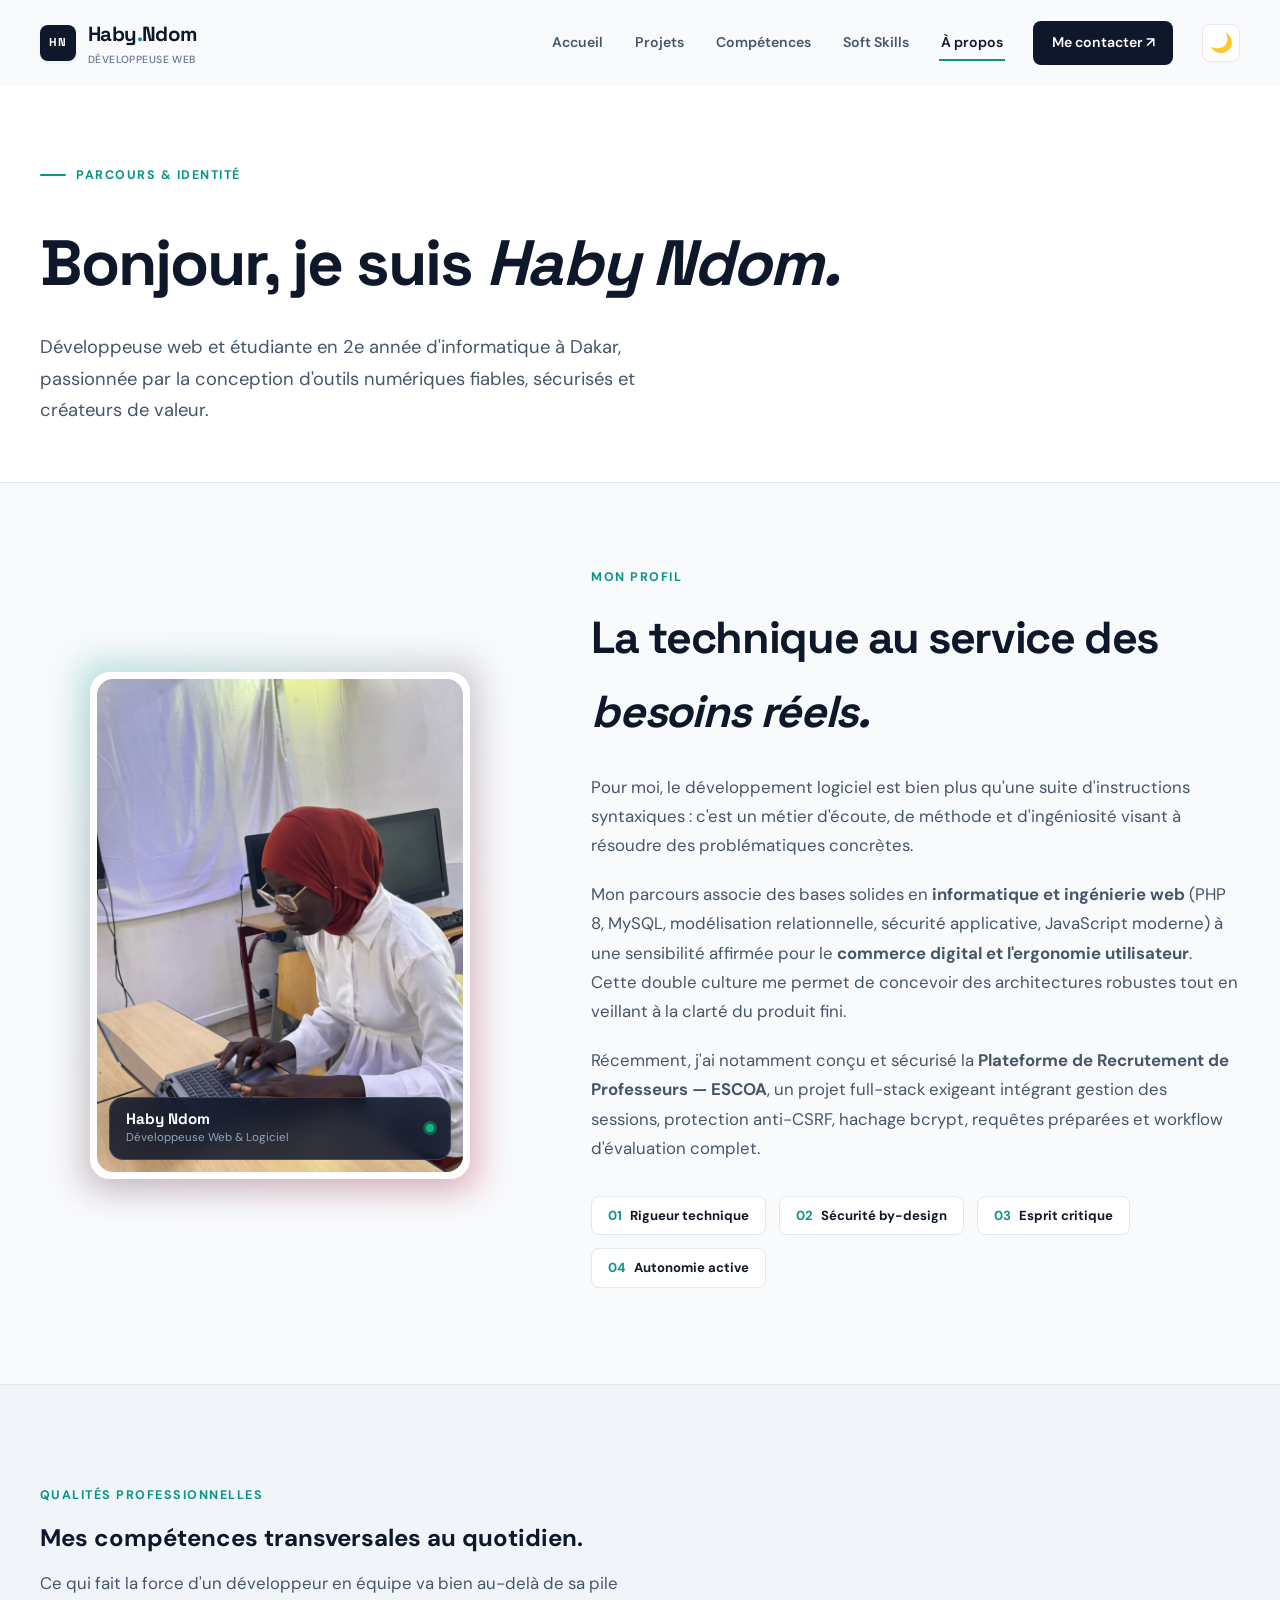
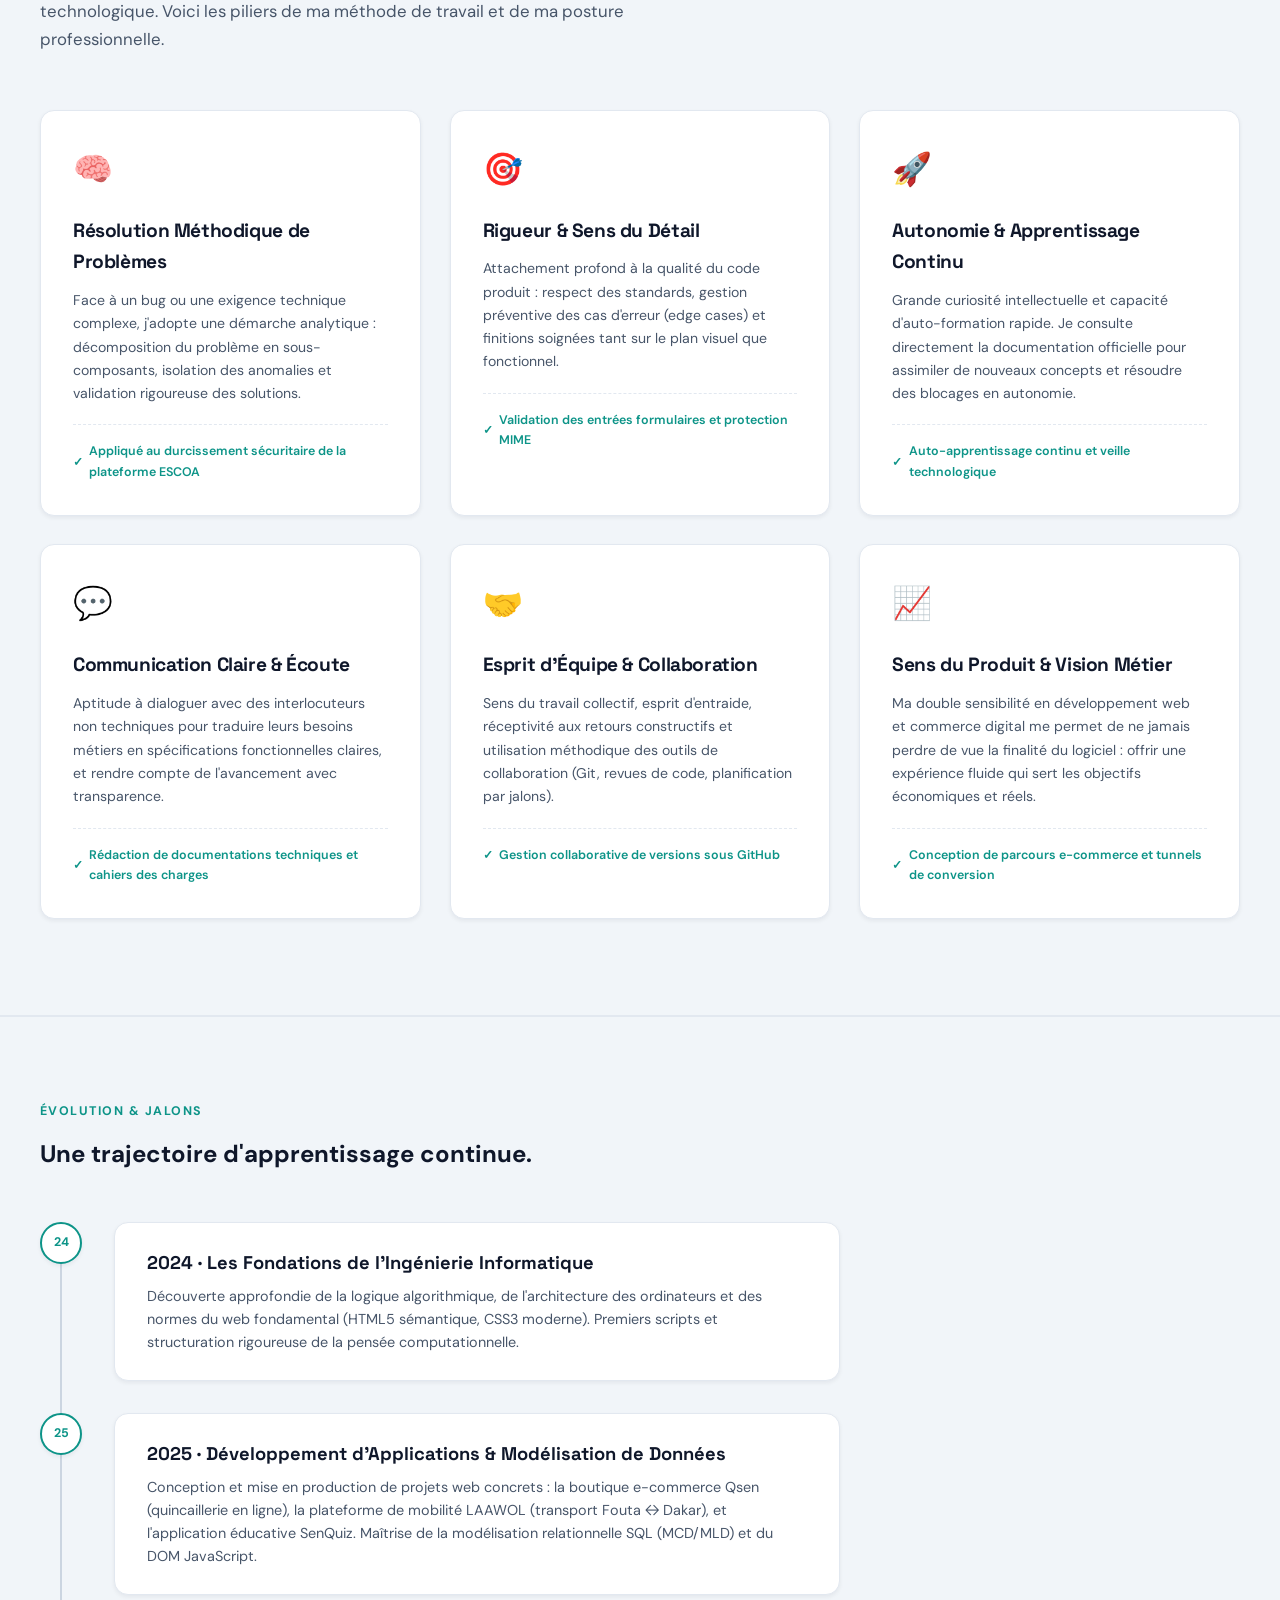
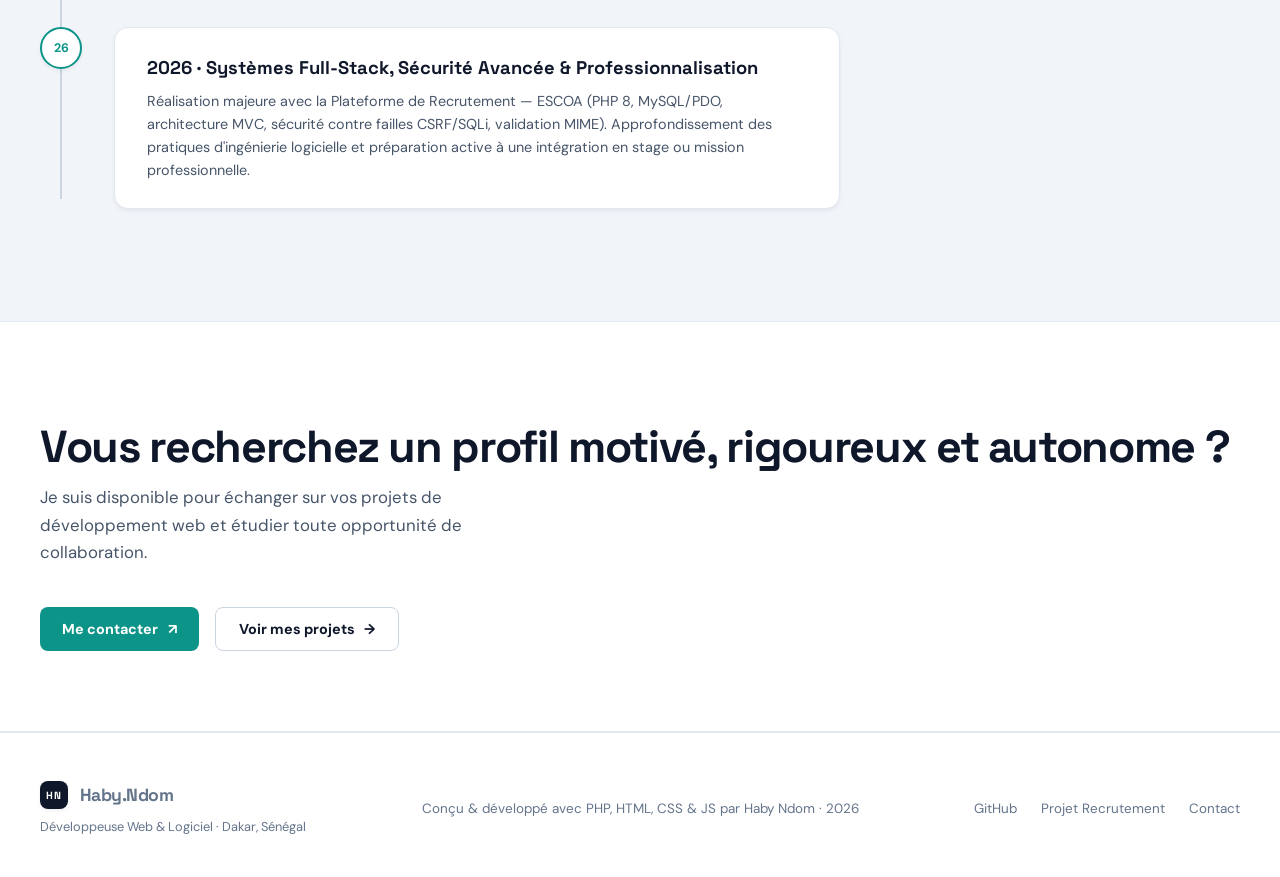
==== commit 5cdb1211: "Architecture PHP modulaire : templates, donnees structurees et securite CSRF" ====
--- a/pages/apropos.html
+++ b/pages/apropos.html
@@ -3,7 +3,7 @@
 <head>
   <meta charset="UTF-8">
   <meta name="viewport" content="width=device-width, initial-scale=1.0">
-  <meta name="description" content="Découvrez le parcours, les valeurs, la philosophie et les compétences transversales de Haby Ndom, Développeuse Web & Logiciel.">
+  <meta name="description" content="Découvrez le parcours, les valeurs, la philosophie et les compétences transversales de Haby Ndom, Développeuse Web &amp; Logiciel.">
   <meta name="author" content="Haby Ndom">
   <title>À propos | Haby Ndom</title>
   
@@ -17,9 +17,8 @@
 </head>
 <body>
   <div class="site-shell">
-    <!-- EN-TÊTE DU SITE -->
     <header class="site-header">
-      <a class="brand" href="../index.html" aria-label="Accueil de Haby Ndom">
+      <a class="brand" href="../index.html" aria-label="Page d'accueil de Haby Ndom">
         <span class="brand-mark">HN</span>
         <div>
           <span>Haby<span class="brand-dot">.</span>Ndom</span>
@@ -34,12 +33,12 @@
       </button>
 
       <nav class="main-nav" id="main-nav" aria-label="Navigation principale">
-        <a href="../index.html">Accueil</a>
-        <a href="projets.html">Projets</a>
+        <a class="" href="../index.html">Accueil</a>
+        <a class="" href="projets.html">Projets</a>
         <a href="../index.html#competences">Compétences</a>
         <a href="../index.html#transversales">Soft Skills</a>
         <a class="active" href="apropos.html">À propos</a>
-        <a href="contact.html" class="nav-cta">Me contacter <span>↗</span></a>
+        <a class="nav-cta" href="contact.html">Me contacter <span>↗</span></a>
         <button class="theme-toggle" type="button" aria-label="Basculer le mode sombre" title="Basculer le mode sombre">🌙</button>
       </nav>
     </header>
@@ -51,7 +50,7 @@
           <div class="eyebrow">
             <span class="eyebrow-line"></span> Parcours &amp; Identité
           </div>
-          <h1>Bonjour, je suis <em>Haby NDOM.</em></h1>
+          <h1>Bonjour, je suis <em>Haby Ndom.</em></h1>
           <p class="page-intro">
             Développeuse web et étudiante en 2e année d'informatique à Dakar, passionnée par la conception d'outils numériques fiables, sécurisés et créateurs de valeur.
           </p>
@@ -68,7 +67,7 @@
                 <img src="../images/haby-dev.jpg" alt="Haby Ndom en train de développer sur son ordinateur" width="380" height="475">
                 <div class="photo-badge">
                   <div>
-                    <div class="photo-badge-name">Haby NDOM</div>
+                    <div class="photo-badge-name">Haby Ndom</div>
                     <div class="photo-badge-title">Développeuse Web &amp; Logiciel</div>
                   </div>
                   <span class="status-indicator"></span>
@@ -112,72 +111,49 @@
           </div>
 
           <div class="transversal-grid" style="margin-top: 2rem;">
-            <article class="transversal-card">
-              <span class="transversal-icon">🔍</span>
-              <h3>Résolution Analytique de Problèmes</h3>
-              <p>
-                Capacité à aborder une situation complexe sans précipitation : diagnostic des causes racines, isolation des anomalies (débogage pas-à-pas), identification des dépendances et conception d'une solution pérenne.
-              </p>
-              <div class="transversal-application">
-                <span>✓</span> Clé pour résoudre les cas d'erreur aux limites
-              </div>
-            </article>
-
-            <article class="transversal-card">
-              <span class="transversal-icon">📏</span>
-              <h3>Rigueur &amp; Culture de la Qualité</h3>
-              <p>
-                Attachement profond aux bonnes pratiques : typage soigné, validation stricte des formulaires côté serveur, sanitisation des données, conventions de nommage unifiées et documentation technique limpide.
-              </p>
-              <div class="transversal-application">
-                <span>✓</span> Réduction drastique de la dette technique
-              </div>
-            </article>
-
-            <article class="transversal-card">
-              <span class="transversal-icon">📚</span>
-              <h3>Autonomie &amp; Capacité d'Apprentissage</h3>
-              <p>
-                Aptitude prouvée à plonger dans la documentation officielle, décrypter les normes et acquérir de nouvelles compétences en totale indépendance tout en sachant solliciter l'équipe au moment opportun.
-              </p>
-              <div class="transversal-application">
-                <span>✓</span> Adaptation rapide aux nouveaux environnements
-              </div>
-            </article>
-
-            <article class="transversal-card">
-              <span class="transversal-icon">🗣️</span>
-              <h3>Communication &amp; Pédagogie</h3>
-              <p>
-                Sens du dialogue avec les parties prenantes non techniques : capacité à expliciter des contraintes architecturales avec des mots simples et à écouter attentivement les retours des utilisateurs.
-              </p>
-              <div class="transversal-application">
-                <span>✓</span> Alignement parfait entre le code et le besoin métier
-              </div>
-            </article>
-
-            <article class="transversal-card">
-              <span class="transversal-icon">🤝</span>
-              <h3>Esprit Collaboratif &amp; Sens du Collectif</h3>
-              <p>
-                Adhésion au travail d'équipe : rigueur dans l'usage de Git (branches claires, messages de commits explicites), respect des décisions d'architecture et transmission bienveillante des acquis.
-              </p>
-              <div class="transversal-application">
-                <span>✓</span> Intégration fluide dans tout environnement agile
-              </div>
-            </article>
-
-            <article class="transversal-card">
-              <span class="transversal-icon">💡</span>
-              <h3>Sens du Produit &amp; Commerce Digital</h3>
-              <p>
-                Compréhension approfondie du parcours utilisateur, de l'entonnoir d'acquisition et des facteurs clés de succès d'un projet web dans un écosystème économique concurrentiel.
-              </p>
-              <div class="transversal-application">
-                <span>✓</span> Vision orientée résultats et valeur client
-              </div>
-            </article>
-          </div>
+                          <article class="transversal-card">
+                <span class="transversal-icon">🧠</span>
+                <h3>Résolution Méthodique de Problèmes</h3>
+                <p>Face à un bug ou une exigence technique complexe, j&#039;adopte une démarche analytique : décomposition du problème en sous-composants, isolation des anomalies et validation rigoureuse des solutions.</p>
+                <div class="transversal-application">
+                  <span>✓</span> Appliqué au durcissement sécuritaire de la plateforme ESCOA                </div>
+              </article>
+                          <article class="transversal-card">
+                <span class="transversal-icon">🎯</span>
+                <h3>Rigueur &amp; Sens du Détail</h3>
+                <p>Attachement profond à la qualité du code produit : respect des standards, gestion préventive des cas d&#039;erreur (edge cases) et finitions soignées tant sur le plan visuel que fonctionnel.</p>
+                <div class="transversal-application">
+                  <span>✓</span> Validation des entrées formulaires et protection MIME                </div>
+              </article>
+                          <article class="transversal-card">
+                <span class="transversal-icon">🚀</span>
+                <h3>Autonomie &amp; Apprentissage Continu</h3>
+                <p>Grande curiosité intellectuelle et capacité d&#039;auto-formation rapide. Je consulte directement la documentation officielle pour assimiler de nouveaux concepts et résoudre des blocages en autonomie.</p>
+                <div class="transversal-application">
+                  <span>✓</span> Auto-apprentissage continu et veille technologique                </div>
+              </article>
+                          <article class="transversal-card">
+                <span class="transversal-icon">💬</span>
+                <h3>Communication Claire &amp; Écoute</h3>
+                <p>Aptitude à dialoguer avec des interlocuteurs non techniques pour traduire leurs besoins métiers en spécifications fonctionnelles claires, et rendre compte de l&#039;avancement avec transparence.</p>
+                <div class="transversal-application">
+                  <span>✓</span> Rédaction de documentations techniques et cahiers des charges                </div>
+              </article>
+                          <article class="transversal-card">
+                <span class="transversal-icon">🤝</span>
+                <h3>Esprit d&#039;Équipe &amp; Collaboration</h3>
+                <p>Sens du travail collectif, esprit d&#039;entraide, réceptivité aux retours constructifs et utilisation méthodique des outils de collaboration (Git, revues de code, planification par jalons).</p>
+                <div class="transversal-application">
+                  <span>✓</span> Gestion collaborative de versions sous GitHub                </div>
+              </article>
+                          <article class="transversal-card">
+                <span class="transversal-icon">📈</span>
+                <h3>Sens du Produit &amp; Vision Métier</h3>
+                <p>Ma double sensibilité en développement web et commerce digital me permet de ne jamais perdre de vue la finalité du logiciel : offrir une expérience fluide qui sert les objectifs économiques et réels.</p>
+                <div class="transversal-application">
+                  <span>✓</span> Conception de parcours e-commerce et tunnels de conversion                </div>
+              </article>
+                      </div>
         </div>
       </section>
 
@@ -188,39 +164,28 @@
           <h2>Une trajectoire d'apprentissage continue.</h2>
 
           <div class="timeline-list">
-            <!-- 2024 -->
-            <div class="timeline-node">
-              <div class="timeline-bullet">24</div>
-              <div class="timeline-body">
-                <h3>2024 · Les Fondations de l'Ingénierie Informatique</h3>
-                <p>
-                  Découverte approfondie de la logique algorithmique, de l'architecture des ordinateurs et des normes du web fondamental (HTML5 sémantique, CSS3 moderne). Premiers scripts et structuration rigoureuse de la pensée computationnelle.
-                </p>
-              </div>
-            </div>
-
-            <!-- 2025 -->
-            <div class="timeline-node">
-              <div class="timeline-bullet">25</div>
-              <div class="timeline-body">
-                <h3>2025 · Développement d'Applications &amp; Modélisation de Données</h3>
-                <p>
-                  Conception et mise en production de projets web concrets : la boutique e-commerce <strong>Qsen</strong> (quincaillerie en ligne), la plateforme de mobilité <strong>LAAWOL</strong> (transport Fouta ↔ Dakar), et l'application éducative <strong>SenQuiz</strong>. Maîtrise de la modélisation relationnelle SQL (MCD/MLD) et du DOM JavaScript.
-                </p>
-              </div>
-            </div>
-
-            <!-- 2026 -->
-            <div class="timeline-node">
-              <div class="timeline-bullet">26</div>
-              <div class="timeline-body">
-                <h3>2026 · Systèmes Full-Stack, Sécurité Avancée &amp; Professionnalisation</h3>
-                <p>
-                  Réalisation majeure avec la <strong>Plateforme de Recrutement — ESCOA</strong> (PHP 8, MySQL/PDO, architecture MVC, sécurité contre failles CSRF/SQLi, validation MIME). Approfondissement des pratiques d'ingénierie logicielle et préparation active à une intégration en stage ou mission professionnelle.
-                </p>
-              </div>
-            </div>
-          </div>
+                          <div class="timeline-node">
+                <div class="timeline-bullet">24</div>
+                <div class="timeline-body">
+                  <h3>2024 · Les Fondations de l&#039;Ingénierie Informatique</h3>
+                  <p>Découverte approfondie de la logique algorithmique, de l&#039;architecture des ordinateurs et des normes du web fondamental (HTML5 sémantique, CSS3 moderne). Premiers scripts et structuration rigoureuse de la pensée computationnelle.</p>
+                </div>
+              </div>
+                          <div class="timeline-node">
+                <div class="timeline-bullet">25</div>
+                <div class="timeline-body">
+                  <h3>2025 · Développement d&#039;Applications &amp; Modélisation de Données</h3>
+                  <p>Conception et mise en production de projets web concrets : la boutique e-commerce Qsen (quincaillerie en ligne), la plateforme de mobilité LAAWOL (transport Fouta ↔ Dakar), et l&#039;application éducative SenQuiz. Maîtrise de la modélisation relationnelle SQL (MCD/MLD) et du DOM JavaScript.</p>
+                </div>
+              </div>
+                          <div class="timeline-node">
+                <div class="timeline-bullet">26</div>
+                <div class="timeline-body">
+                  <h3>2026 · Systèmes Full-Stack, Sécurité Avancée &amp; Professionnalisation</h3>
+                  <p>Réalisation majeure avec la Plateforme de Recrutement — ESCOA (PHP 8, MySQL/PDO, architecture MVC, sécurité contre failles CSRF/SQLi, validation MIME). Approfondissement des pratiques d&#039;ingénierie logicielle et préparation active à une intégration en stage ou mission professionnelle.</p>
+                </div>
+              </div>
+                      </div>
         </div>
       </section>
 
@@ -245,7 +210,6 @@
       </section>
     </main>
 
-    <!-- PIED DE PAGE -->
     <footer class="site-footer">
       <div class="section-wrap footer-content">
         <div>
@@ -254,13 +218,11 @@
             <span>Haby.Ndom</span>
           </a>
           <p style="margin-top: 0.4rem; font-size: 0.8rem;">
-            Développeuse Web &amp; Logiciel · Dakar, Sénégal
-          </p>
+            Développeuse Web &amp; Logiciel · Dakar, Sénégal          </p>
         </div>
 
         <p>
-          Fait avec attention par Haby Ndom · <span class="current-year">2026</span>
-        </p>
+          Conçu &amp; développé avec PHP, HTML, CSS &amp; JS par Haby Ndom · 2026        </p>
 
         <div class="footer-links">
           <a href="https://github.com/HabyNdom" target="_blank" rel="noopener noreferrer">GitHub</a>
@@ -271,4 +233,4 @@
     </footer>
   </div>
 </body>
-</html>+</html>
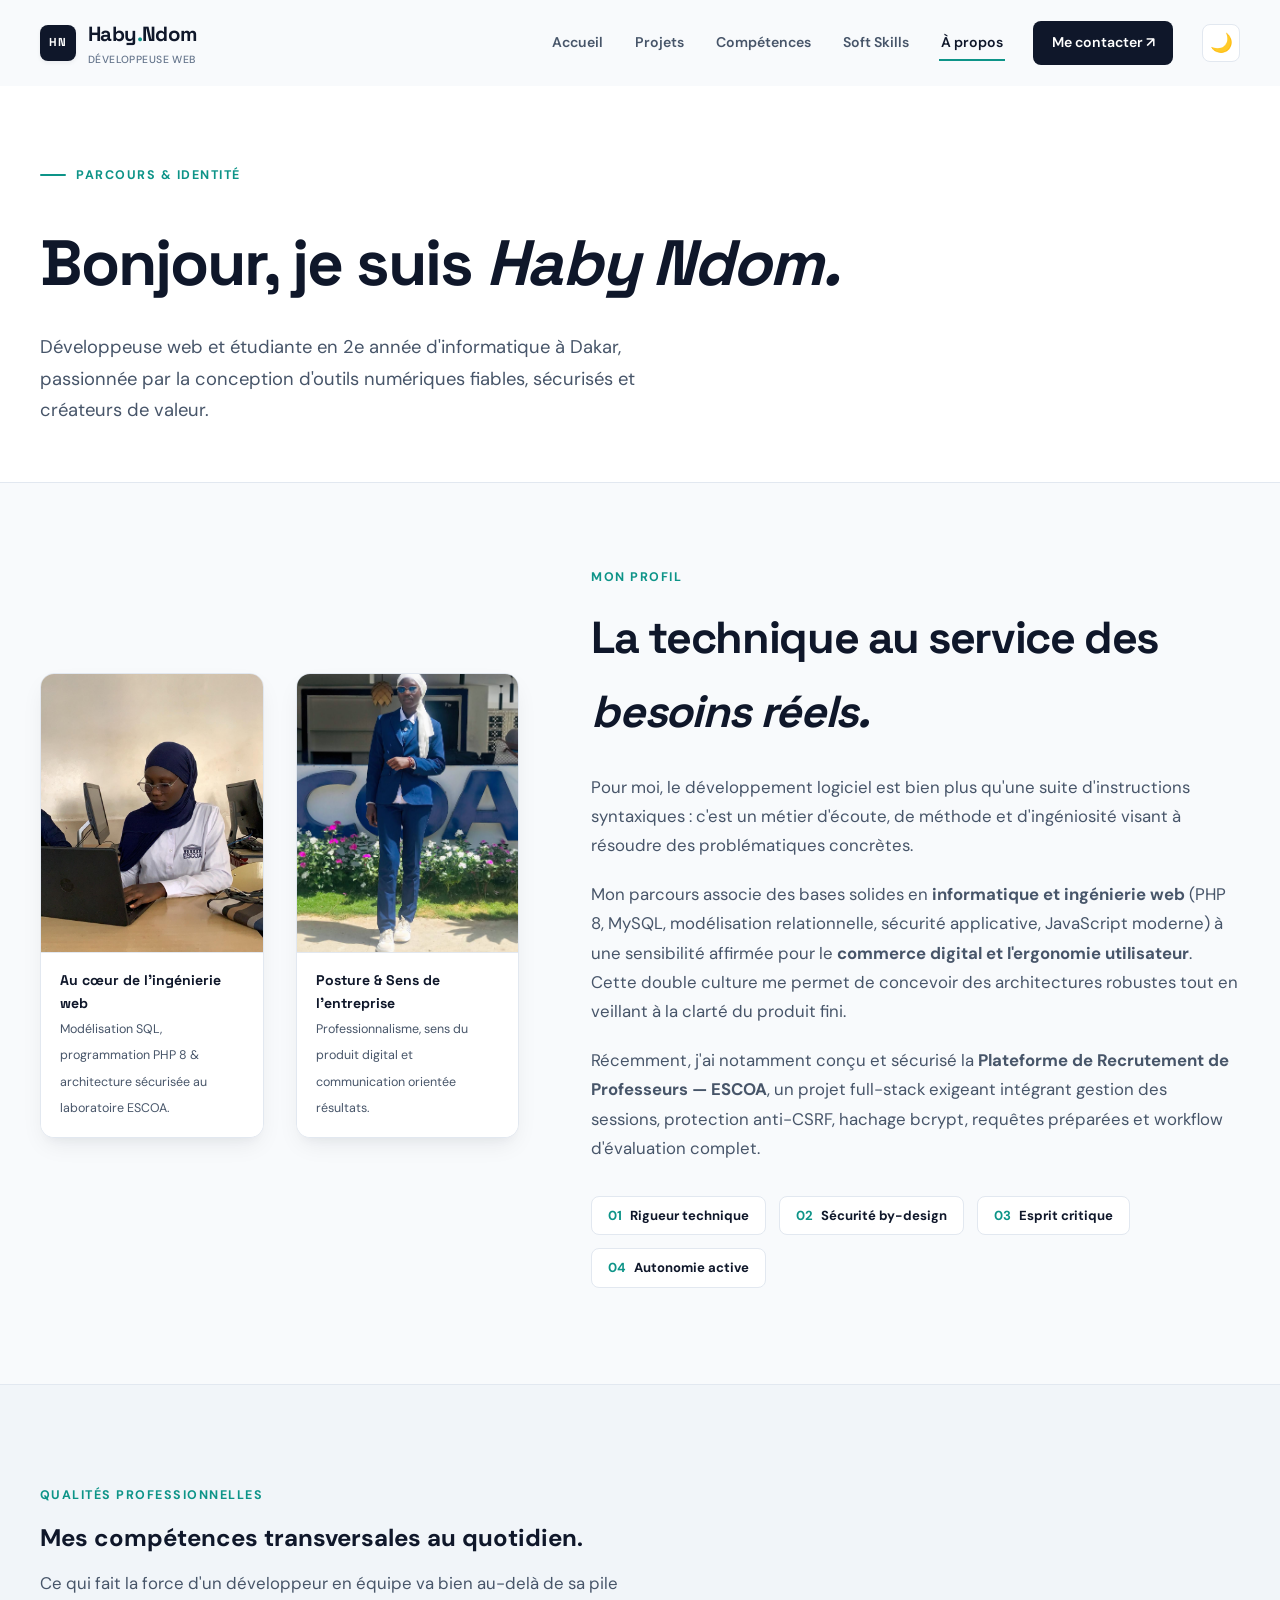
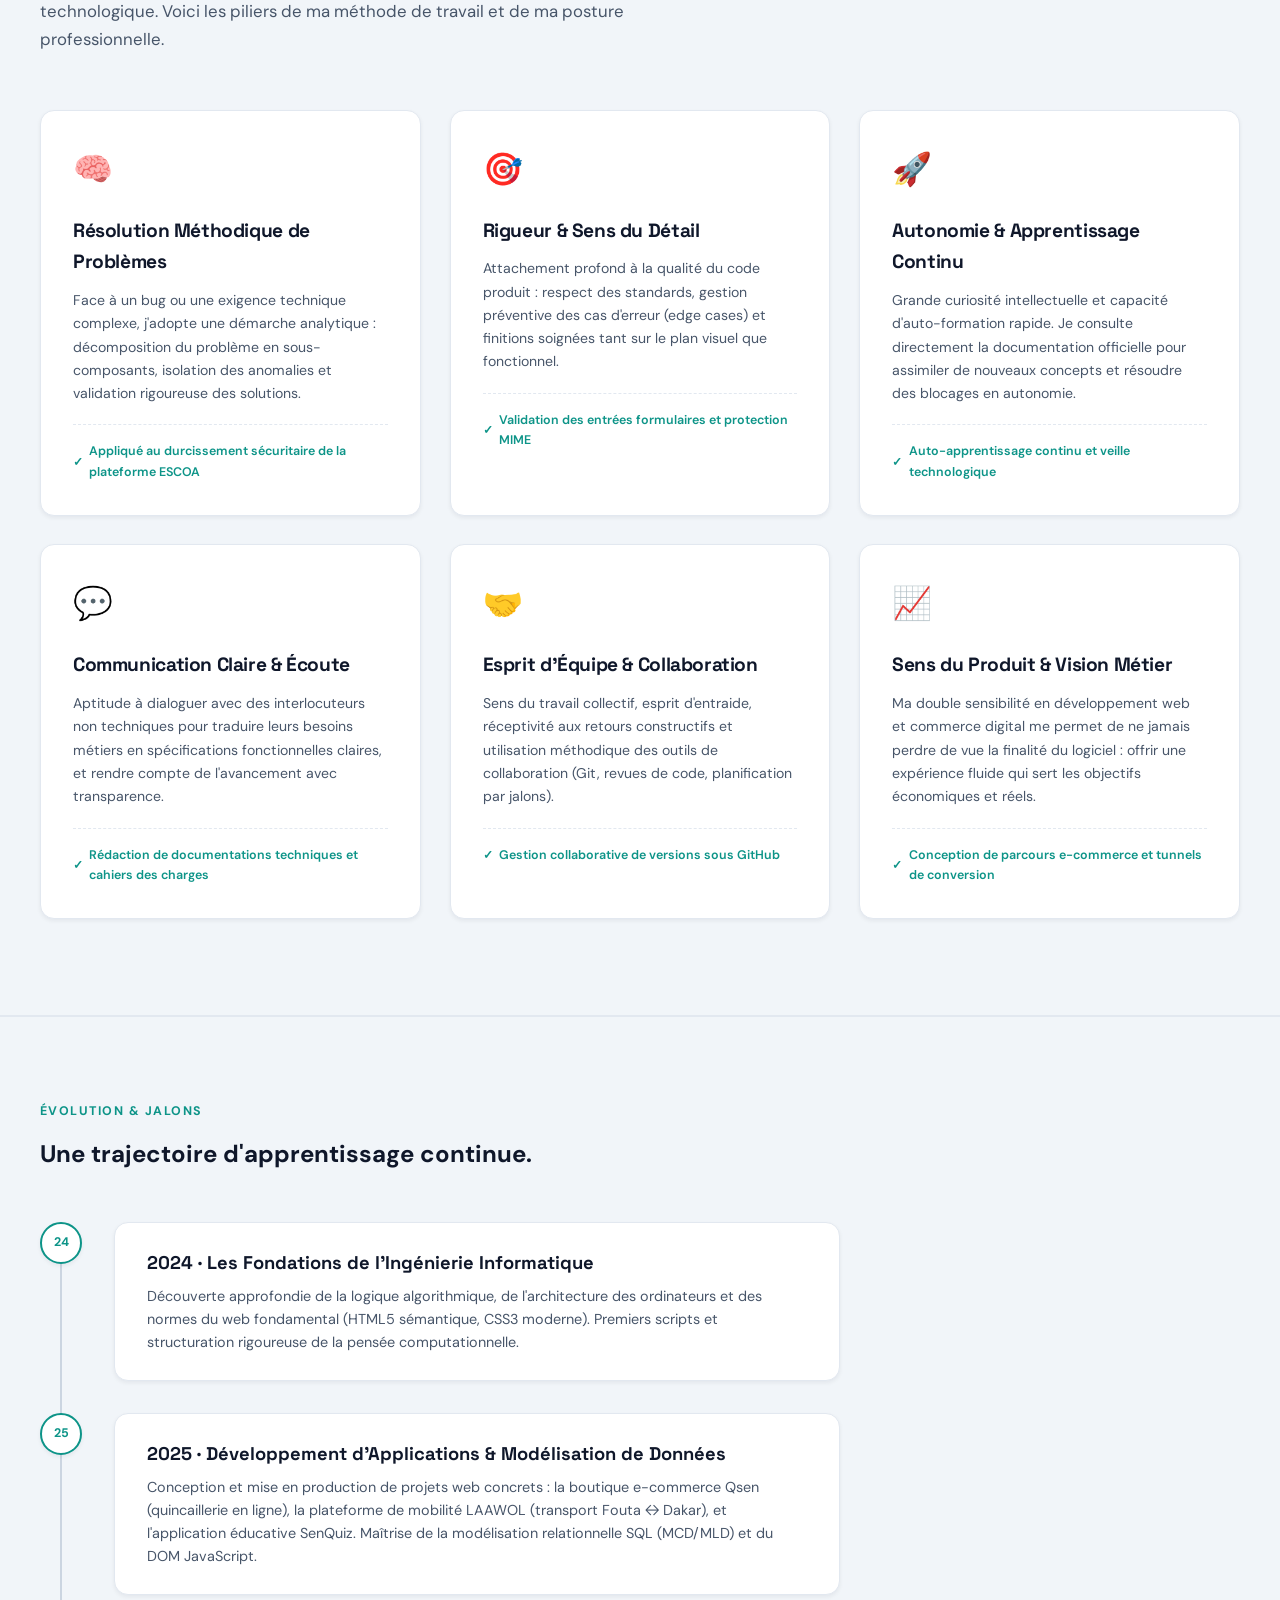
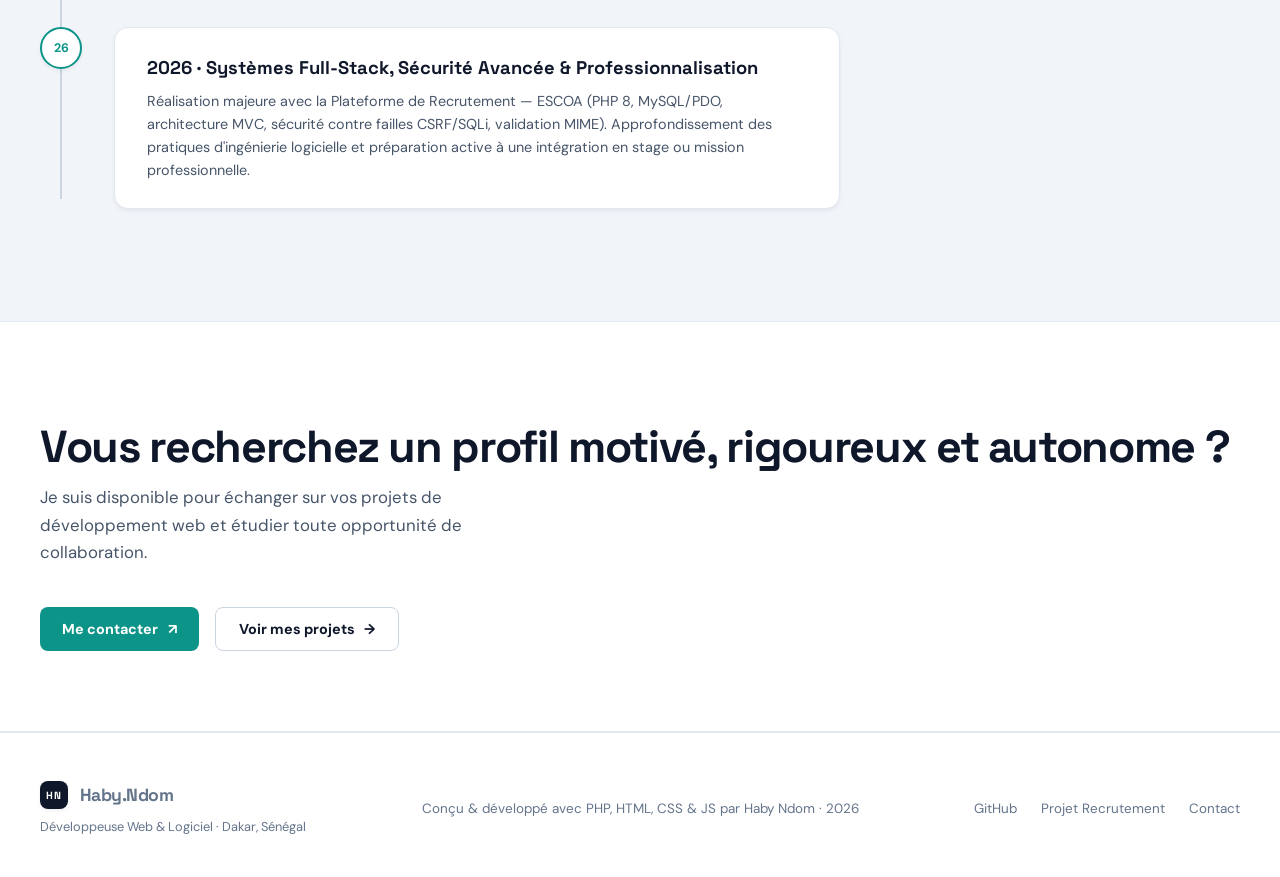
==== commit b3d939a0: "Perfectionnements design recruteurs : composition photo professionnelle, bandeau synthese et galerie" ====
--- a/pages/apropos.html
+++ b/pages/apropos.html
@@ -60,18 +60,21 @@
       <!-- PRÉSENTATION DÉTAILLÉE AVEC LA PHOTO FOURNIE -->
       <section class="section-wrap">
         <div class="about-hero-grid">
-          <!-- Visuel avec la photo de l'utilisatrice en pleine action de code -->
-          <div class="about-photo-wrapper">
-            <div class="photo-card-wrapper">
-              <div class="photo-card">
-                <img src="../images/haby-dev.jpg" alt="Haby Ndom en train de développer sur son ordinateur" width="380" height="475">
-                <div class="photo-badge">
-                  <div>
-                    <div class="photo-badge-name">Haby Ndom</div>
-                    <div class="photo-badge-title">Développeuse Web &amp; Logiciel</div>
-                  </div>
-                  <span class="status-indicator"></span>
-                </div>
+          <!-- Galerie Dual-Photo montrant les deux facettes indispensables pour un recruteur -->
+          <div class="about-dual-gallery">
+            <div class="about-photo-item">
+              <img src="../images/image-apropos.jpg" alt="Haby Ndom au laboratoire informatique en polo ESCOA" width="380" height="475">
+              <div class="about-photo-caption">
+                <strong>Au cœur de l'ingénierie web</strong>
+                <span>Modélisation SQL, programmation PHP 8 &amp; architecture sécurisée au laboratoire ESCOA.</span>
+              </div>
+            </div>
+
+            <div class="about-photo-item">
+              <img src="../images/image-acceuil.jpg" alt="Haby Ndom en tailleur professionnel au campus ESCOA" width="380" height="475">
+              <div class="about-photo-caption">
+                <strong>Posture &amp; Sens de l'entreprise</strong>
+                <span>Professionnalisme, sens du produit digital et communication orientée résultats.</span>
               </div>
             </div>
           </div>
--- a/css/style.css
+++ b/css/style.css
@@ -1850,3 +1850,292 @@
     scroll-behavior: auto !important;
   }
 }
+
+/* ==========================================================================
+   PERFECTIONNEMENTS DESIGN RECRUTEURS & COMPOSITION PHOTO PROFESSIONNELLE
+   ========================================================================== */
+
+/* Carte Photo Composite Héro */
+.photo-composite-card {
+  position: relative;
+  width: min(100%, 410px);
+  margin-inline: auto;
+  z-index: 2;
+}
+
+.photo-composite-frame {
+  position: relative;
+  border-radius: var(--radius-lg);
+  overflow: hidden;
+  background: var(--bg-card);
+  border: 1.5px solid var(--border-strong);
+  box-shadow: var(--shadow-lg), 0 0 40px rgba(13, 148, 136, 0.12);
+  aspect-ratio: 3 / 4;
+}
+
+.photo-composite-frame img.main-photo {
+  width: 100%;
+  height: 100%;
+  object-fit: cover;
+  object-position: center 15%;
+  transition: transform 0.6s cubic-bezier(0.16, 1, 0.3, 1);
+}
+
+.photo-composite-frame:hover img.main-photo {
+  transform: scale(1.03);
+}
+
+/* Badge Mini Avatar ESCOA en superposition */
+.photo-sub-badge {
+  position: absolute;
+  top: 18px;
+  left: 18px;
+  display: flex;
+  align-items: center;
+  gap: 0.75rem;
+  padding: 0.45rem 0.85rem;
+  background: rgba(15, 23, 42, 0.88);
+  backdrop-filter: blur(12px);
+  -webkit-backdrop-filter: blur(12px);
+  border: 1px solid rgba(255, 255, 255, 0.2);
+  border-radius: var(--radius-full);
+  color: #ffffff;
+  box-shadow: var(--shadow-md);
+  z-index: 4;
+  animation: float 5s ease-in-out infinite;
+}
+
+.photo-sub-avatar {
+  width: 32px;
+  height: 32px;
+  border-radius: 50%;
+  border: 2px solid var(--teal-primary);
+  overflow: hidden;
+  flex-shrink: 0;
+}
+
+.photo-sub-avatar img {
+  width: 100%;
+  height: 100%;
+  object-fit: cover;
+  object-position: center top;
+}
+
+.photo-sub-text {
+  display: flex;
+  flex-direction: column;
+}
+
+.photo-sub-text strong {
+  font-size: 0.75rem;
+  font-family: var(--font-heading);
+  letter-spacing: -0.01em;
+  color: #ffffff;
+}
+
+.photo-sub-text span {
+  font-size: 0.65rem;
+  color: #94cdb5;
+  font-weight: 600;
+}
+
+/* Bandeau Recruteur Express */
+.recruiter-strip {
+  margin-top: 2rem;
+  padding: 1.6rem;
+  background: var(--bg-card);
+  border: 1.5px solid var(--border);
+  border-radius: var(--radius-md);
+  box-shadow: var(--shadow-sm);
+  display: flex;
+  flex-direction: column;
+  gap: 1.2rem;
+}
+
+.recruiter-strip-header {
+  display: flex;
+  justify-content: space-between;
+  align-items: center;
+  flex-wrap: wrap;
+  gap: 0.8rem;
+  padding-bottom: 0.9rem;
+  border-bottom: 1px solid var(--border);
+}
+
+.recruiter-strip-title {
+  display: flex;
+  align-items: center;
+  gap: 0.6rem;
+  font-family: var(--font-heading);
+  font-size: 0.95rem;
+  font-weight: 700;
+  color: var(--text-main);
+}
+
+.recruiter-strip-title span.badge-pill {
+  padding: 0.2rem 0.55rem;
+  background: var(--teal-subtle);
+  color: var(--teal-primary);
+  font-size: 0.7rem;
+  font-weight: 700;
+  border-radius: var(--radius-full);
+  border: 1px solid var(--teal-border);
+}
+
+.recruiter-data-grid {
+  display: grid;
+  grid-template-columns: repeat(4, 1fr);
+  gap: 1.2rem;
+}
+
+.recruiter-data-item {
+  display: flex;
+  flex-direction: column;
+  gap: 0.2rem;
+}
+
+.recruiter-data-label {
+  font-size: 0.72rem;
+  text-transform: uppercase;
+  letter-spacing: 0.06em;
+  color: var(--text-subtle);
+  font-weight: 600;
+}
+
+.recruiter-data-val {
+  font-size: 0.85rem;
+  font-weight: 700;
+  color: var(--text-main);
+}
+
+.recruiter-data-val.accent {
+  color: var(--teal-primary);
+}
+
+/* Section "Pourquoi me recruter ?" */
+.why-hire-section {
+  padding-block: 5rem 6rem;
+  border-top: 1px solid var(--border);
+  background: var(--bg-card-subtle);
+}
+
+.why-hire-grid {
+  display: grid;
+  grid-template-columns: repeat(4, 1fr);
+  gap: 1.6rem;
+  margin-top: 2.8rem;
+}
+
+.why-hire-card {
+  background: var(--bg-card);
+  border: 1px solid var(--border);
+  border-radius: var(--radius-md);
+  padding: 1.8rem;
+  box-shadow: var(--shadow-sm);
+  display: flex;
+  flex-direction: column;
+  gap: 0.8rem;
+  transition: all var(--transition-fast);
+}
+
+.why-hire-card:hover {
+  transform: translateY(-5px);
+  border-color: var(--teal-primary);
+  box-shadow: var(--shadow-md);
+}
+
+.why-hire-icon {
+  font-size: 1.8rem;
+}
+
+.why-hire-card h3 {
+  font-family: var(--font-heading);
+  font-size: 1.15rem;
+  color: var(--text-main);
+  letter-spacing: -0.02em;
+}
+
+.why-hire-card p {
+  font-size: 0.85rem;
+  color: var(--text-muted);
+  line-height: 1.6;
+}
+
+.why-hire-metric {
+  margin-top: auto;
+  padding-top: 0.8rem;
+  border-top: 1px dashed var(--border);
+  font-size: 0.78rem;
+  font-weight: 700;
+  color: var(--teal-primary);
+  display: flex;
+  align-items: center;
+  gap: 0.4rem;
+}
+
+/* Galerie Dual-Photo pour À Propos */
+.about-dual-gallery {
+  display: grid;
+  grid-template-columns: 1fr 1fr;
+  gap: 2rem;
+  margin-bottom: 2.5rem;
+}
+
+.about-photo-item {
+  position: relative;
+  border-radius: var(--radius-md);
+  overflow: hidden;
+  background: var(--bg-card);
+  border: 1px solid var(--border);
+  box-shadow: var(--shadow-md);
+}
+
+.about-photo-item img {
+  width: 100%;
+  aspect-ratio: 4 / 5;
+  object-fit: cover;
+  transition: transform 0.5s ease;
+}
+
+.about-photo-item:hover img {
+  transform: scale(1.03);
+}
+
+.about-photo-caption {
+  padding: 1rem 1.2rem;
+  background: var(--bg-card);
+  border-top: 1px solid var(--border);
+}
+
+.about-photo-caption strong {
+  display: block;
+  font-size: 0.88rem;
+  color: var(--text-main);
+  font-family: var(--font-heading);
+}
+
+.about-photo-caption span {
+  font-size: 0.78rem;
+  color: var(--text-muted);
+}
+
+@media (max-width: 1024px) {
+  .recruiter-data-grid {
+    grid-template-columns: repeat(2, 1fr);
+  }
+  .why-hire-grid {
+    grid-template-columns: repeat(2, 1fr);
+  }
+  .about-dual-gallery {
+    grid-template-columns: 1fr;
+  }
+}
+
+@media (max-width: 640px) {
+  .recruiter-data-grid {
+    grid-template-columns: 1fr;
+  }
+  .why-hire-grid {
+    grid-template-columns: 1fr;
+  }
+}
